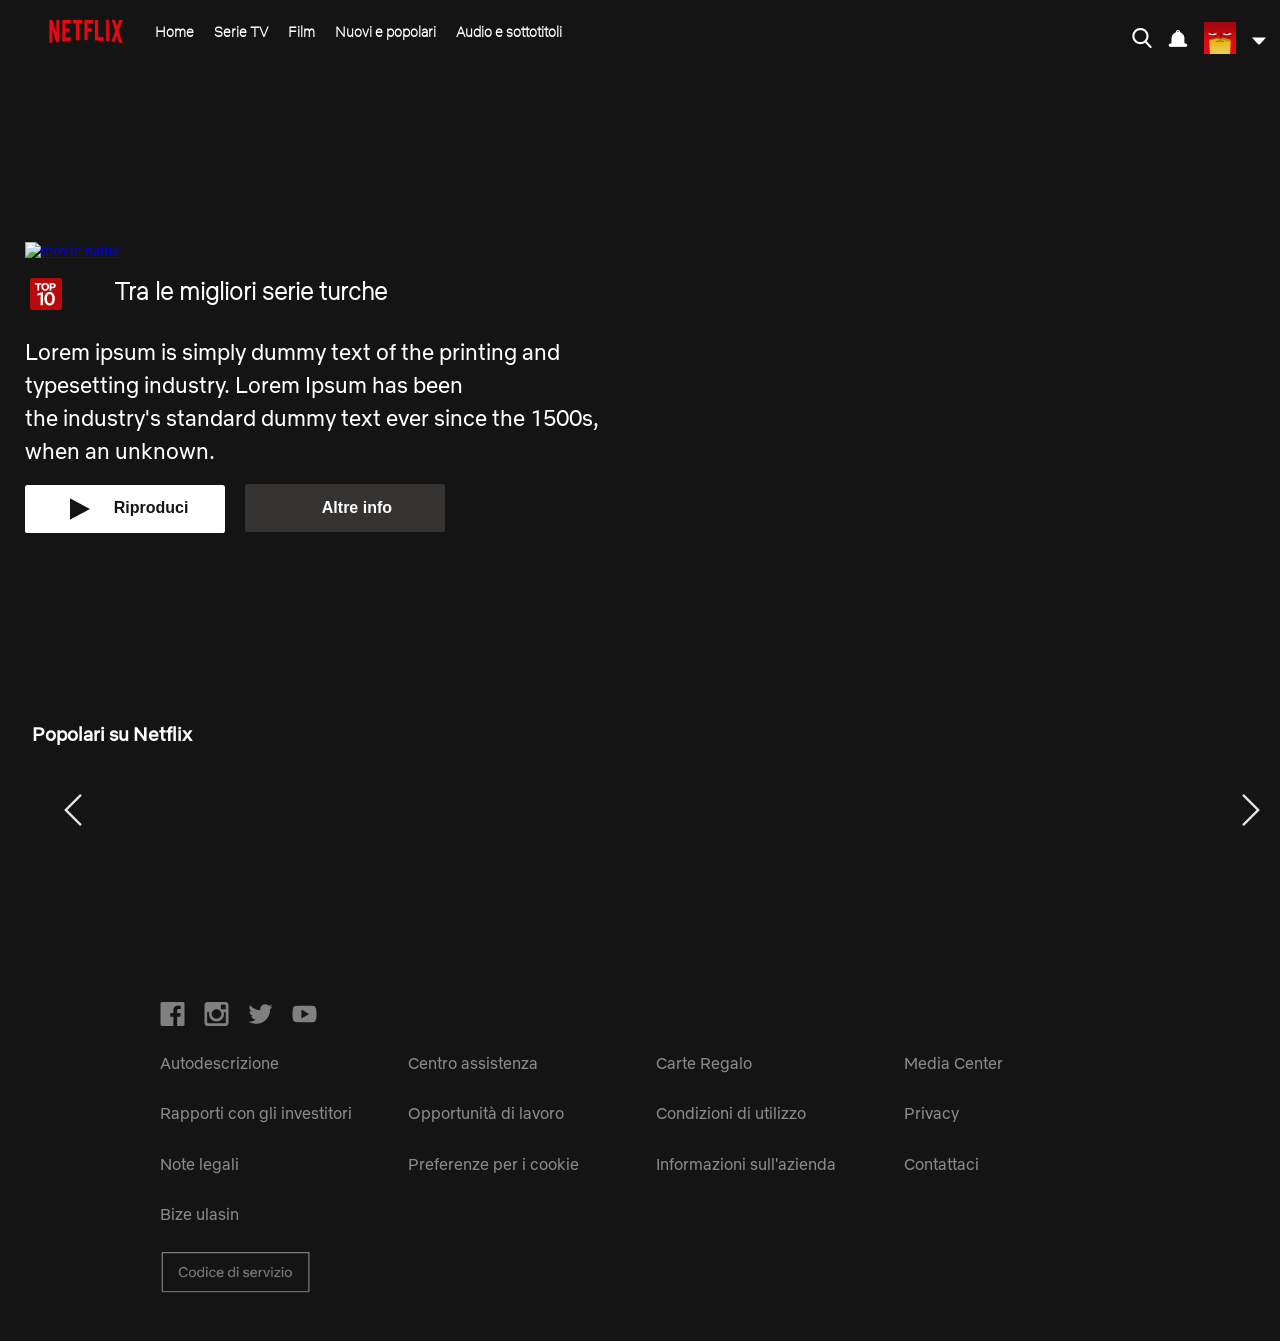
==== home-page.html @ b2588c4d "add scroll" ====
<!DOCTYPE html>
<html lang="en">
<head>
    <meta charset="UTF-8">
    <meta http-equiv="X-UA-Compatible" content="IE=edge">
    <meta name="viewport" content="width=device-width, initial-scale=1.0">
    <title>Netflix Homepage</title>

    <!-- CSS LINK -->
    <link rel="stylesheet" href="./homePageStyle.css">


    <!-- GOOGLE ICONS LINK -->
    <link rel="stylesheet" href="https://fonts.googleapis.com/css2?family=Material+Symbols+Outlined:opsz,wght,FILL,GRAD@20..48,100..700,0..1,-50..200" />
    <link rel="stylesheet" href="https://fonts.googleapis.com/css2?family=Material+Symbols+Outlined:opsz,wght,FILL,GRAD@48,400,0,0" />
    <link rel="stylesheet" href="https://fonts.googleapis.com/css2?family=Material+Symbols+Outlined:opsz,wght,FILL,GRAD@48,400,0,0" />
    <link rel="stylesheet" href="https://fonts.googleapis.com/css2?family=Material+Symbols+Outlined:opsz,wght,FILL,GRAD@48,400,0,0" />
</head>


<body>
    <!-- HEADER -->
    <div class="main-header">
        <navbar class="navbar">
        <!-- LEFT HEADER LINKS LIST -->
        <div class="left__header__links">
            <div class="netflix__logo">
                <a href="home-page.html" title="homepage">
                    <img src="./assets/images/logo.png" alt="netflix logo" class="logo">
                </a>
            </div>
        <ul>
            <li><a href="home-page.html" title="item__link">Home</a></li>
            <li><a href="home-page.html" title="item__link">Serie TV</a></li>
            <li><a href="home-page.html" title="item__link">Film</a></li>
            <li><a href="home-page.html" title="item__link">Nuovi e popolari</a></li>
            <li><a href="home-page.html" title="item__link">Audio e sottotitoli</a></li>
        </ul>
        </div>
        <!-- RIGHT HEADER LINKS LIST -->
        <div class="right__header__links">
            <ul>
                <li><a href="#home-page.html" title="img"><img src="./assets/images/searchIcon.png" alt="profile image icon" class="profile__img search-icon"></a></li>
                <li><a href="#home-page.html" title="img"><img src="./assets/images/RingbellIcon.png" alt="profile image icon" class="profile__img ringbell-icon"></a></li>
                <li><a href="#home-page.html" title="img"><img src="./assets/images/ProfileIMG.png" alt="profile image icon" class="profile__img" id="profile-icon"></a></li>
                <li><a href="#home-page.html" title="img"><img src="./assets/images/dropDownIcon.png" alt="dropdown image icon" class="profile__img dropdown-icon"></a></li>
            </ul>
        </div>
    </navbar>
    </div>

    <!-- BANNER HEADER -->
    <div class="banner">
            <a href="#" class="banner__image"><img src="./assets/images/MovieName.png" alt="movie name"></a>

            <div class="banner__contents"></div>
                <!-- RED TOP 10 ICON -->
                <img src="./assets/images/Top10Badge.png" alt="top 10 red badge" class="top__red__badge">
                <h3 class="subtitle">Tra le migliori serie turche</h3>
                <div class="banner__description">
                Lorem ipsum is simply dummy text of the printing and typesetting industry. Lorem Ipsum has been <br>the industry's standard dummy text ever since the 1500s,<br> when an unknown.
                </div>

                <!-- BANNER BUTTONS -->
                <div class="banner__buttons">
                    <button class="banner__button" title="btn" id="white-btn"><div><img src="./assets/images/Play.png" alt=""><span>Riproduci</span></div></button>
                    <button class="banner__button" title="btn" id="lightgray-btn"><div><img src="./assets/images/Info.png" alt=""><span> Altre info</span></div></button>
                </div>
        </div>
    

    <div class="container">
        <div class="row">
            <h3>Popolari su Netflix</h3>
            <!-- cards -->
            <div class="cards invisible-scrollbar">
                <button class="freccia right"><img src="./assets/images/Vector-right.png"   alt="Destra"></button>
                <button class="freccia left"><img src="./assets/images/Vector-left.png"     alt="Sinistra"></button>

            <div class="poster-container"></div>
            </div>
        </div>
    </div>

    


    <!-- LAST SECTION LINKS -->
    <footer class="footer">
        <!-- SOCIAL MEDIA ICONS -->
        <div class="last__section__image">
            <img src="./assets/images/Social.png" alt="social logo img">
        </div>

        <div class="footer-cols">
            <ul>
                <li><a href="#">Autodescrizione</a></li>
                <li><a href="#">Rapporti con gli investitori</a></li>
                <li><a href="#">Note legali</a></li>
                <li><a href="#">Bize ulasin</a></li>
                <li><a href="#" id="gray_box"><img src="./assets/images/grayBorder.png" alt="gray icon"></a></li>
            </ul>
            <ul class="second_link">
                <li><a href="#">Centro assistenza</a></li>
                <li><a href="#">Opportunità di lavoro</a></li>
                <li><a href="#">Preferenze per i cookie</a></li>
            </ul>
            <ul class="second_link">
                <li><a href="#">Carte Regalo</a></li>
                <li><a href="#">Condizioni di utilizzo</a></li>
                <li><a href="#">Informazioni sull'azienda</a></li>
            </ul>
            <ul class="second_link">
                <li><a href="#">Media Center</a></li>
                <li><a href="#">Privacy</a></li>
                <li><a href="#">Contattaci</a></li>
            </ul>
        </div>
    <footer>




    <!-- JS LINK -->
    <script type="module" src="./main.js"></script>
    <script type="module" src="./env.js"></script>
</body>
</html>
---- homePageStyle.css ----
/* INDEX */



/* NETFLIX FONTS */
@font-face {
  font-family: "Netflix Sans Bk";
  src: url("./assets/fonts/NetflixSansBlack.ttf");
  font-weight: 800;
  font-style: normal;
}
@font-face {
  font-family: "Netflix Sans Regular";
  src: url("./assets/fonts/NetflixSansRegular.ttf");
  font-weight: 300;
  font-style: normal;
}
@font-face {
  font-family: "Netflix Sans Medium";
  src: url("./assets/fonts/NetflixSansMedium.ttf");
  font-weight: 200;
  font-style: normal;
}
@font-face {
  font-family: "Netflix Sans Thin";
  src: url("./assets/fonts/NetflixSansThin.ttf");
  font-weight: 100;
  font-style: normal;
}

/* COLOR VARIABLES */
:root {
  --white: #fff;
  --light-gray-1: #dddd;
  --light-gray-2: #e5e5e5;
  --gray-1: #8a8a8a;
  --gray-2: #808080;
  --black: #141414;
  --red: #b9090b;
}

/* GENERAL SETTINGS */
* {
  box-sizing: border-box;
  margin: 0;
  padding: 0;
}

h3 {
  font-family: "Netflix Sans Regular";
  color: var(--white);
  margin-left: 32px;
}

body {
  background-color: var(--black);
}


/************************************************
HOME-PAGE.HTML SETTINGS 
*************************************************/
/* NetflixLogoSettings */
.navbar {
  display: flex;
  justify-content: space-between;
  width: 100%;
}

.logo {
  width: 115px;
  height: 60px;
}

.left__header__links{
  margin-left: 16px;
  display: flex;
}

.left__header__links ul{
  padding-top: 14px;
  padding-left: 16px;
}

.left__header__links ul li a {
  text-decoration: none;
  color: var(--white);
  font-family: "Netflix Sans Thin";
  font-weight: 600;
  font-size: 14px;
  line-height: 18px;
}

.left__header__links ul li {
  display: inline-block;
  line-height: 20px;
  vertical-align: middle;
  margin: 8px;
}

.right__header__links ul{
  display: flex;
  margin: 6px;
  padding-top: 8px;
}

.right__header__links ul li {
  margin: 8px;
  width: 100%;
  display: flex;
  align-items: center;
}


/* HomePageBannerImage */
.banner {
  background-image: url("./assets/images/MoviePoster.png");
  background-size: cover;
  background-position: center;
  color: var(--white);
  object-fit: contain;
  height: 750px;
}

/* BannerTitleImage */
.banner__image img {
  padding-top: 170px;
  margin-right: 100px;
  width: 29%;
}

/* BannerTitleDescription */
.banner__contents {
  height: 16px;
  margin-left: 30px;
  padding-top: 10px;
}

/* Top10RedIcon&BestTvSeries */
.top__red__badge {
  padding-left: 30px;
}

.subtitle {
  display: inline-block;
  font-size: 24px;
  font-family: "Netflix Sans Thin";
  padding-bottom: 30px;
  vertical-align: middle;
  padding-left: 16px;
}

/* MainBannerGeneral */
.banner__description,
.banner__image,
.top_ten,
.banner__buttons,
.logo {
  padding-left: 25px;
}

.banner__description {
  width: 660px;
  height: 132px;
  font-family: "Netflix Sans Regular";
  font-style: normal;
  font-weight: 200;
  font-size: 22px;
  line-height: 33px;
  flex: none;
  order: 2;
  flex-grow: 0;
}

/* BannerButtonsGeneral */
.banner__buttons {
  margin-top: 16px;
}
.banner__button {
  cursor: pointer;
  outline: none;
  border: none;
  font-weight: 700;
  border-radius: 0.2vw;
  padding-left: 2rem;
  padding-right: 2rem;
  margin-right: 1rem;
  padding-top: 0.5rem;
  padding-bottom: 0.5rem;
  height: 48px;
  width: 200px;
  font-size: 16px;
}
.banner__button img {
  vertical-align: middle;
  padding-right: 20px;
}

/* WhiteButton */
#white-btn {
  color: var(--black);
  background-color: var(--white);
}

/* LightGrayButton */
#lightgray-btn {
  background-color: rgba(121, 112, 112, 0.322);
  color: var(--white);
}

.container h2 {
color: var(--white);
padding-left: 52px;
padding-bottom: 12px;
}

/* Container */
.container {
background: transparent;
margin-top: -100px;
z-index: 99;
}

.invisible-scrollbar::-webkit-scrollbar {
  display: none;
}

/* row section */
.row {
height: 180px;
}

.row-poster .card img {
display: block;
}

.cards {
width: 100%;
display: flex;
color: #fff;
padding-left: 44px;
overflow-y: hidden;
}


::-webkit-scrollbar {
  background: transparent;
}

.poster-container {
display: flex;
}


/* single card section */
.card-container {
width: 215px;
}


.general-container {
width: 215px;
padding: 4px;
}


/* HOVER EFFECT ON IMG */
.cards .card{
padding: 14px 2px;
transition: 250ms all;
}


.general-container:hover{
  height: 290px;
  width: 215px;
  transform: scale(1.2);
  z-index: 3;
}


/* box info section */
.card__info {
display: none;
padding: 8px;
height: 140px;
width: 100%;
}

/* box info display when hover on card */
.cards .general-container:hover .card__info {
display: block;
position: absolute;
margin: 0 3.4px;
bottom: 0px;
left: 0;
background: black;
transition: all 0.2s ease-in-out;
border-bottom-left-radius: 4px;
border-bottom-right-radius: 4px;
}


.container-button {
display: flex;
width: 100%;
}
.box-button {
display: flex;
width: 100%;
}
.box-button .circle-down {
display: flex;
flex-direction: row-reverse;
width: 100%;
}
.box-button .material-symbols-outlined {
font-size: 20px;
color: var(--light-gray-2);
}
.section-info {
font-size: 14px;
}
.vm14 {
border: 1px solid var(--gray-1);
padding: 0 8px;
}
.section-info .material-symbols-outlined {
vertical-align: middle;
color: var(--light-gray-2);
}
.info {
margin: 8px 0;
}
.info p {
color: green;
}
.show-description {
width: 100%;
font-size: 14px;
}
.show-description ul {
display: flex;
justify-content: space-around;
}


/* freccia  */
.freccia {
padding: 48px 20px;
text-align: center;
z-index: 99;
background: transparent;
border: none;
}
.freccia:hover {
background: rgba(20, 20, 20, 0.5);
transition: 250ms all;
}
.freccia.left {
position: absolute;
}
.freccia.right {
position: absolute;
right: 0;
}
.freccia.poster {
padding: 190px 20px;
}
.freccia.number {
padding: 80px 20px;
}






/* FOOTER */
.footer {
max-width: 75%;
margin: 1rem auto;
overflow: auto;
}

.last__section__image img{

padding-bottom: 18px;
padding-top: 24px;
}

.last__section__image {
padding-top: 60px;
}

.last__section__links ul {
list-style-type: none;
}

#list_1 li a,
#list_2 li a,
#list_3 li a,
#list_4 li a {
padding-top: 24px;
display: flex;
flex-direction: column;
height: 45px;
font-family: "Netflix Sans Regular";
font-style: normal;
font-weight: 400;
font-size: 13px;
color: var(--gray-1);
font-size: 16px;
font-family: "Netflix Sans Regular";
}

.footer,
.footer a {
color: var(--gray-1);
font-size: 16px;
font-family: "Netflix Sans Regular";
}

.footer-cols ul li{
padding-bottom: 20px;
}

.footer p {
margin-bottom: 1.5rem;
}

.footer .footer-cols {
display: grid;
grid-template-columns: repeat(4, 1fr);
grid-gap: 2rem;
}

.footer li {
line-height: 1.9;
}

.footer-cols ul li a {
text-decoration: none;
}

.footer-cols ul li a img {
width: 70%;
height: 30%;
}

.second_link {
list-style-type: none;
}
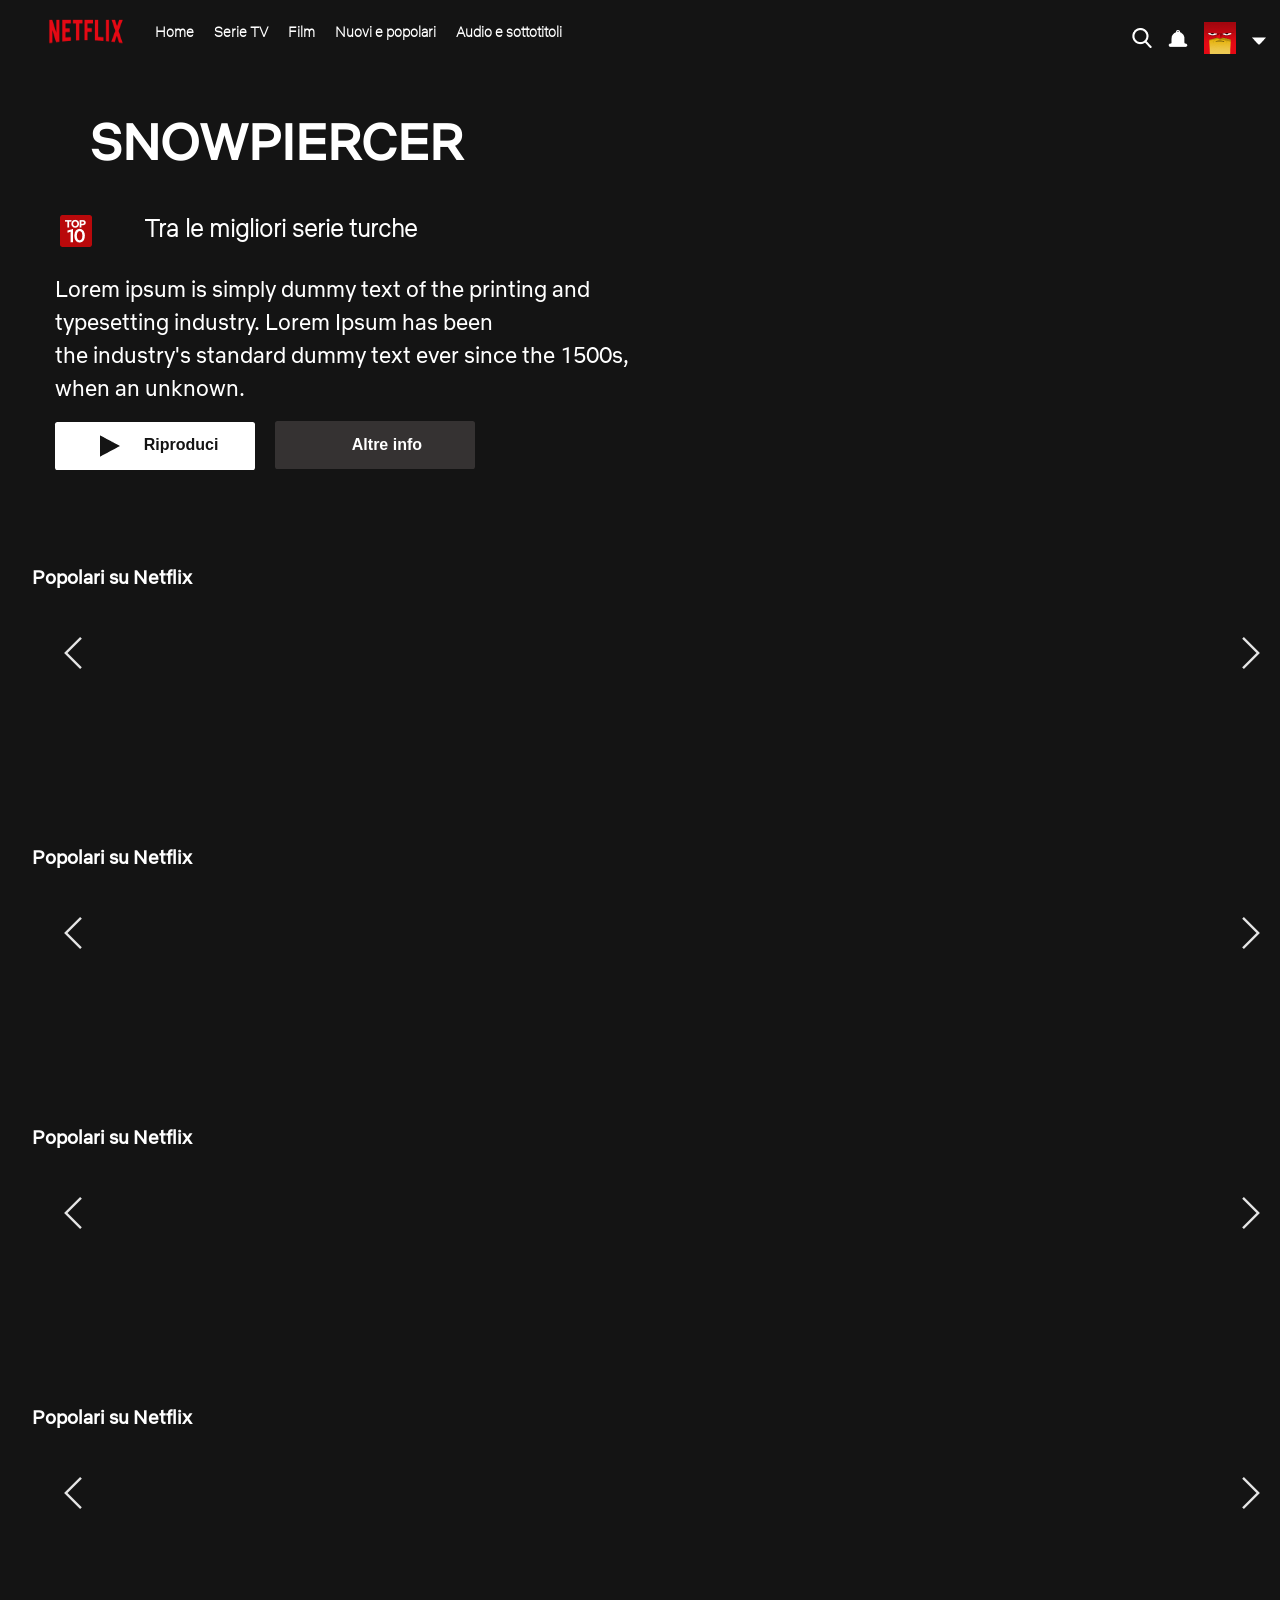
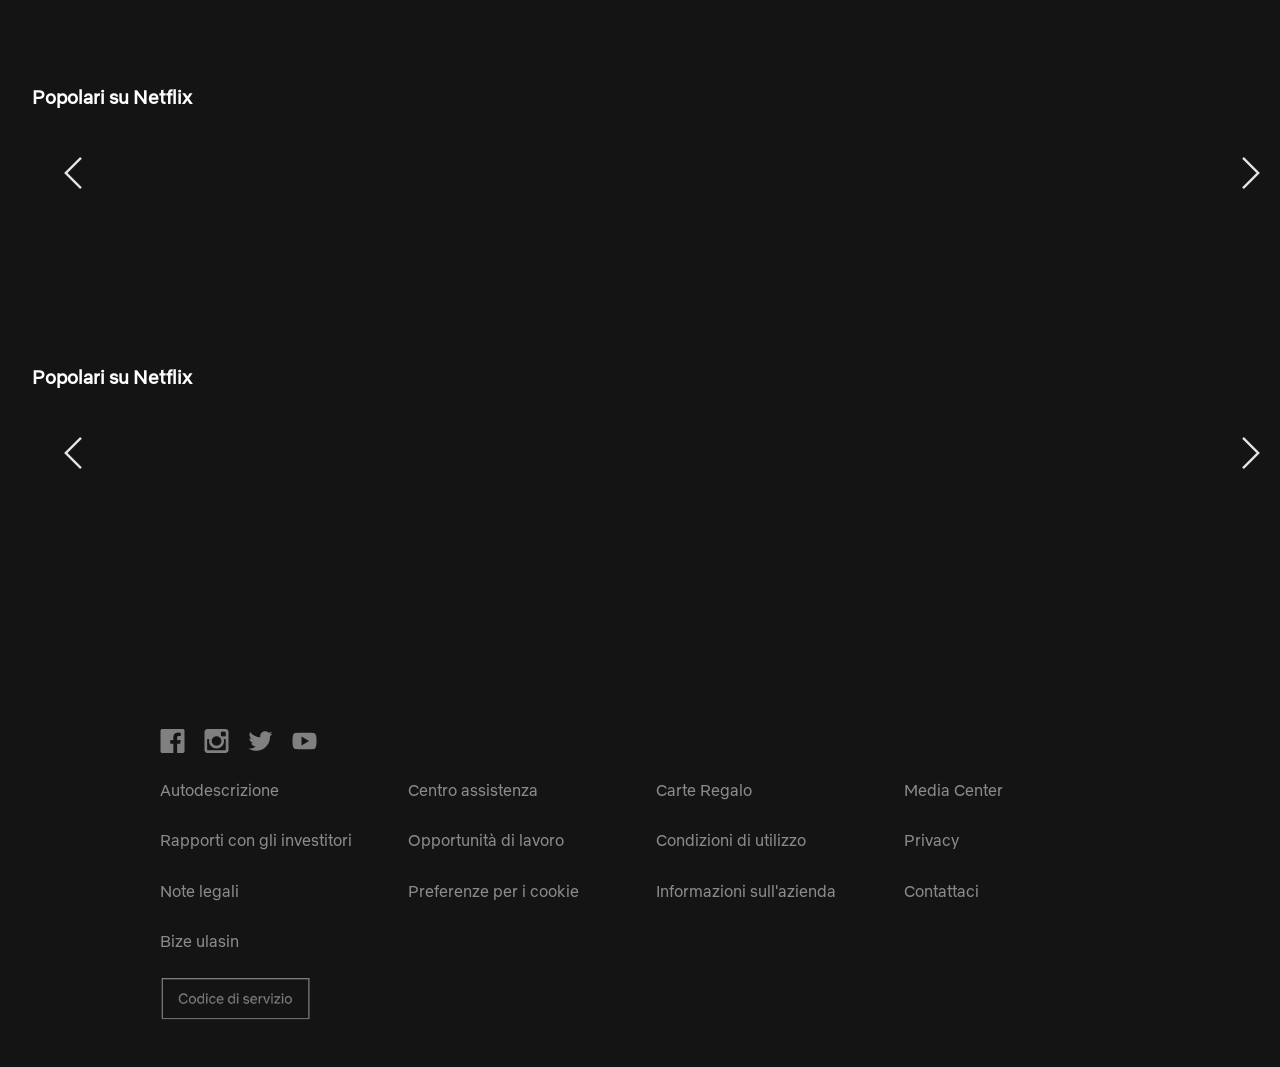
==== commit d60fe926: "code snippet" ====
--- a/home-page.html
+++ b/home-page.html
@@ -49,27 +49,84 @@
     </navbar>
     </div>
 
+
     <!-- BANNER HEADER -->
     <div class="banner">
-            <a href="#" class="banner__image"><img src="./assets/images/MovieName.png" alt="movie name"></a>
+        
+        <video class="background-video" autoplay muted loop poster="./assets/img/posters/MoviePoster.png">
+            <source src="./assets/images/video.mp4" type="video/mp4">
+        </video>
 
-            <div class="banner__contents"></div>
-                <!-- RED TOP 10 ICON -->
-                <img src="./assets/images/Top10Badge.png" alt="top 10 red badge" class="top__red__badge">
-                <h3 class="subtitle">Tra le migliori serie turche</h3>
-                <div class="banner__description">
-                Lorem ipsum is simply dummy text of the printing and typesetting industry. Lorem Ipsum has been <br>the industry's standard dummy text ever since the 1500s,<br> when an unknown.
-                </div>
-
-                <!-- BANNER BUTTONS -->
-                <div class="banner__buttons">
-                    <button class="banner__button" title="btn" id="white-btn"><div><img src="./assets/images/Play.png" alt=""><span>Riproduci</span></div></button>
-                    <button class="banner__button" title="btn" id="lightgray-btn"><div><img src="./assets/images/Info.png" alt=""><span> Altre info</span></div></button>
-                </div>
+        <div class="banner__contents">
+            <h1>Snowpiercer</h1>
+            <!-- RED TOP 10 ICON -->
+            <img src="./assets/images/Top10Badge.png" alt="top 10 red badge" class="top__red__badge">
+            <h3 class="subtitle">Tra le migliori serie turche</h3>
+            <div class="banner__description">
+            Lorem ipsum is simply dummy text of the printing and typesetting industry. Lorem Ipsum has been <br>the industry's standard dummy text ever since the 1500s,<br> when an unknown.
+            </div>
+            <!-- BANNER BUTTONS -->
+            <div class="banner__buttons">
+                <button class="banner__button" title="btn" id="white-btn"><div><img src="./assets/images/Play.png" alt=""><span>Riproduci</span></div></button>
+                <button class="banner__button" title="btn" id="lightgray-btn"><div><img src="./assets/images/Info.png" alt=""><span> Altre info</span></div></button>
+            </div>
         </div>
+            
+        
+    </div>
     
 
     <div class="container">
+        <div class="row">
+            <h3>Popolari su Netflix</h3>
+            <!-- cards -->
+            <div class="cards invisible-scrollbar">
+                <button class="freccia right"><img src="./assets/images/Vector-right.png"   alt="Destra"></button>
+                <button class="freccia left"><img src="./assets/images/Vector-left.png"     alt="Sinistra"></button>
+
+            <div class="poster-container"></div>
+            </div>
+        </div>
+        <div class="row">
+            <h3>Popolari su Netflix</h3>
+            <!-- cards -->
+            <div class="cards invisible-scrollbar">
+                <button class="freccia right"><img src="./assets/images/Vector-right.png"   alt="Destra"></button>
+                <button class="freccia left"><img src="./assets/images/Vector-left.png"     alt="Sinistra"></button>
+
+            <div class="poster-container"></div>
+            </div>
+        </div>
+        <div class="row">
+            <h3>Popolari su Netflix</h3>
+            <!-- cards -->
+            <div class="cards invisible-scrollbar">
+                <button class="freccia right"><img src="./assets/images/Vector-right.png"   alt="Destra"></button>
+                <button class="freccia left"><img src="./assets/images/Vector-left.png"     alt="Sinistra"></button>
+
+            <div class="poster-container"></div>
+            </div>
+        </div>
+        <div class="row">
+            <h3>Popolari su Netflix</h3>
+            <!-- cards -->
+            <div class="cards invisible-scrollbar">
+                <button class="freccia right"><img src="./assets/images/Vector-right.png"   alt="Destra"></button>
+                <button class="freccia left"><img src="./assets/images/Vector-left.png"     alt="Sinistra"></button>
+
+            <div class="poster-container"></div>
+            </div>
+        </div>
+        <div class="row">
+            <h3>Popolari su Netflix</h3>
+            <!-- cards -->
+            <div class="cards invisible-scrollbar">
+                <button class="freccia right"><img src="./assets/images/Vector-right.png"   alt="Destra"></button>
+                <button class="freccia left"><img src="./assets/images/Vector-left.png"     alt="Sinistra"></button>
+
+            <div class="poster-container"></div>
+            </div>
+        </div>
         <div class="row">
             <h3>Popolari su Netflix</h3>
             <!-- cards -->
--- a/homePageStyle.css
+++ b/homePageStyle.css
@@ -1,4 +1,20 @@
-/* INDEX */
+/* INDEX 
+  1.NETFLIX FONTS
+  2.COLOR VARIABLES
+  3.GENERAL SETTINGS
+  4.HOME-PAGE.HTML SETTINGS
+    a)HomePageBannerImage
+    b)BannerTitleImage
+    c)BannerTitleDescription
+    d)Top10RedIcon&BestTvSeries
+    e)MainBannerGeneral
+    f)BannerButtonsGeneral
+    g) WhiteButton
+    h)LightGrayButton
+  5.CONTAINER
+    a)row section
+
+*/
 
 
 
@@ -56,6 +72,15 @@
   background-color: var(--black);
 }
 
+h1{
+  font-size: 50px;
+  text-transform: uppercase;
+  color: var(--white);
+  font-family: "Netflix Sans Regular";
+  margin-left: 60px;
+  margin-bottom: 40px;
+}
+
 
 /************************************************
 HOME-PAGE.HTML SETTINGS 
@@ -113,26 +138,17 @@
 
 
 /* HomePageBannerImage */
-.banner {
-  background-image: url("./assets/images/MoviePoster.png");
-  background-size: cover;
-  background-position: center;
-  color: var(--white);
-  object-fit: contain;
-  height: 750px;
-}
-
-/* BannerTitleImage */
-.banner__image img {
-  padding-top: 170px;
-  margin-right: 100px;
-  width: 29%;
+.background-video{
+  width: 100%;
+  height: 100%;
+  margin-top: -10px;
+  padding-left: 14px;
 }
 
 /* BannerTitleDescription */
 .banner__contents {
-  height: 16px;
   margin-left: 30px;
+  margin-top: -600px;
   padding-top: 10px;
 }
 
@@ -160,6 +176,7 @@
 }
 
 .banner__description {
+  color: var(--white);
   width: 660px;
   height: 132px;
   font-family: "Netflix Sans Regular";
@@ -175,6 +192,7 @@
 /* BannerButtonsGeneral */
 .banner__buttons {
   margin-top: 16px;
+  padding-bottom: 45px;
 }
 .banner__button {
   cursor: pointer;
@@ -214,10 +232,10 @@
 padding-bottom: 12px;
 }
 
-/* Container */
+/* CONTAINER */
 .container {
 background: transparent;
-margin-top: -100px;
+margin-top: -50px;
 z-index: 99;
 }
 
@@ -227,6 +245,7 @@
 
 /* row section */
 .row {
+  margin: 100px 0;
 height: 180px;
 }
 
@@ -255,12 +274,12 @@
 /* single card section */
 .card-container {
 width: 215px;
-}
-
+border-radius: 3px;
+}
 
 .general-container {
 width: 215px;
-padding: 4px;
+margin: 5px;
 }
 
 
@@ -291,7 +310,6 @@
 .cards .general-container:hover .card__info {
 display: block;
 position: absolute;
-margin: 0 3.4px;
 bottom: 0px;
 left: 0;
 background: black;
@@ -370,10 +388,6 @@
 .freccia.number {
 padding: 80px 20px;
 }
-
-
-
-
 
 
 /* FOOTER */
@@ -450,4 +464,117 @@
 
 .second_link {
 list-style-type: none;
+}
+
+
+
+
+
+
+/************************************************ 
+  MEDIA QUERIES (max-width 987px)
+*************************************************/
+@media all and (max-width: 987px) {
+  .dropdown-icon,
+  .ringbell-icon,
+  .profile-icon{
+    display: none;
+  }
+
+  .left__header__links ul li{
+    padding-left: 50px;
+  }
+
+  .banner__image img{
+    padding-top: 200px;
+  }
+}
+
+
+
+/************************************************ 
+  MEDIA QUERIES (max-width 768px)
+*************************************************/
+@media all and (max-width: 768px) {
+  /* GeneralSettings */
+  /* .main-header, */
+  .top__red__badge,
+  .banner__description,
+  .left__header__links ul,
+  .search-icon,
+  .dropdown-icon{
+    display: none;
+  }
+
+  .logo{
+    padding-top: 15px;
+  }
+
+  .right__header__links ul{
+    width: 10%;
+    display: flex;
+    line-height: 10px;
+    align-items: center;
+    vertical-align: middle;
+  }
+
+  .ringbell-icon {
+    display: block;
+  }
+
+  .main-header {
+    background-color: transparent;
+    height: 0;
+  }
+
+  body{
+    max-width: 768px;
+  }
+
+  h2 {
+    font-size: 18px;
+  }
+
+  /* TitleMainBannerSettings */
+  .navbar {
+    background-color: transparent;
+  }
+
+  .banner__image img {
+    padding-top: 300px;
+  }
+
+  .subtitle {
+    display: none;
+  }
+
+  #gray_box {
+    display: none;
+  }
+
+  /* footer */
+  .footer .footer-cols{
+    display: grid;
+    grid-template-columns: repeat(2, 1fr);
+    grid-gap: 2rem;
+  }
+
+
+  .footer ul li{
+    list-style-type: none;
+  }
+}
+
+/************************************************ 
+  MEDIA QUERIES (max-width 768px) for INDEX.HTML
+*************************************************/
+@media all and (max-width: 768px) {
+  h1 {
+    text-align: center;
+  }
+
+  .member-div .btn,
+  .addIcon {
+    min-height: 10px;
+  }
 }
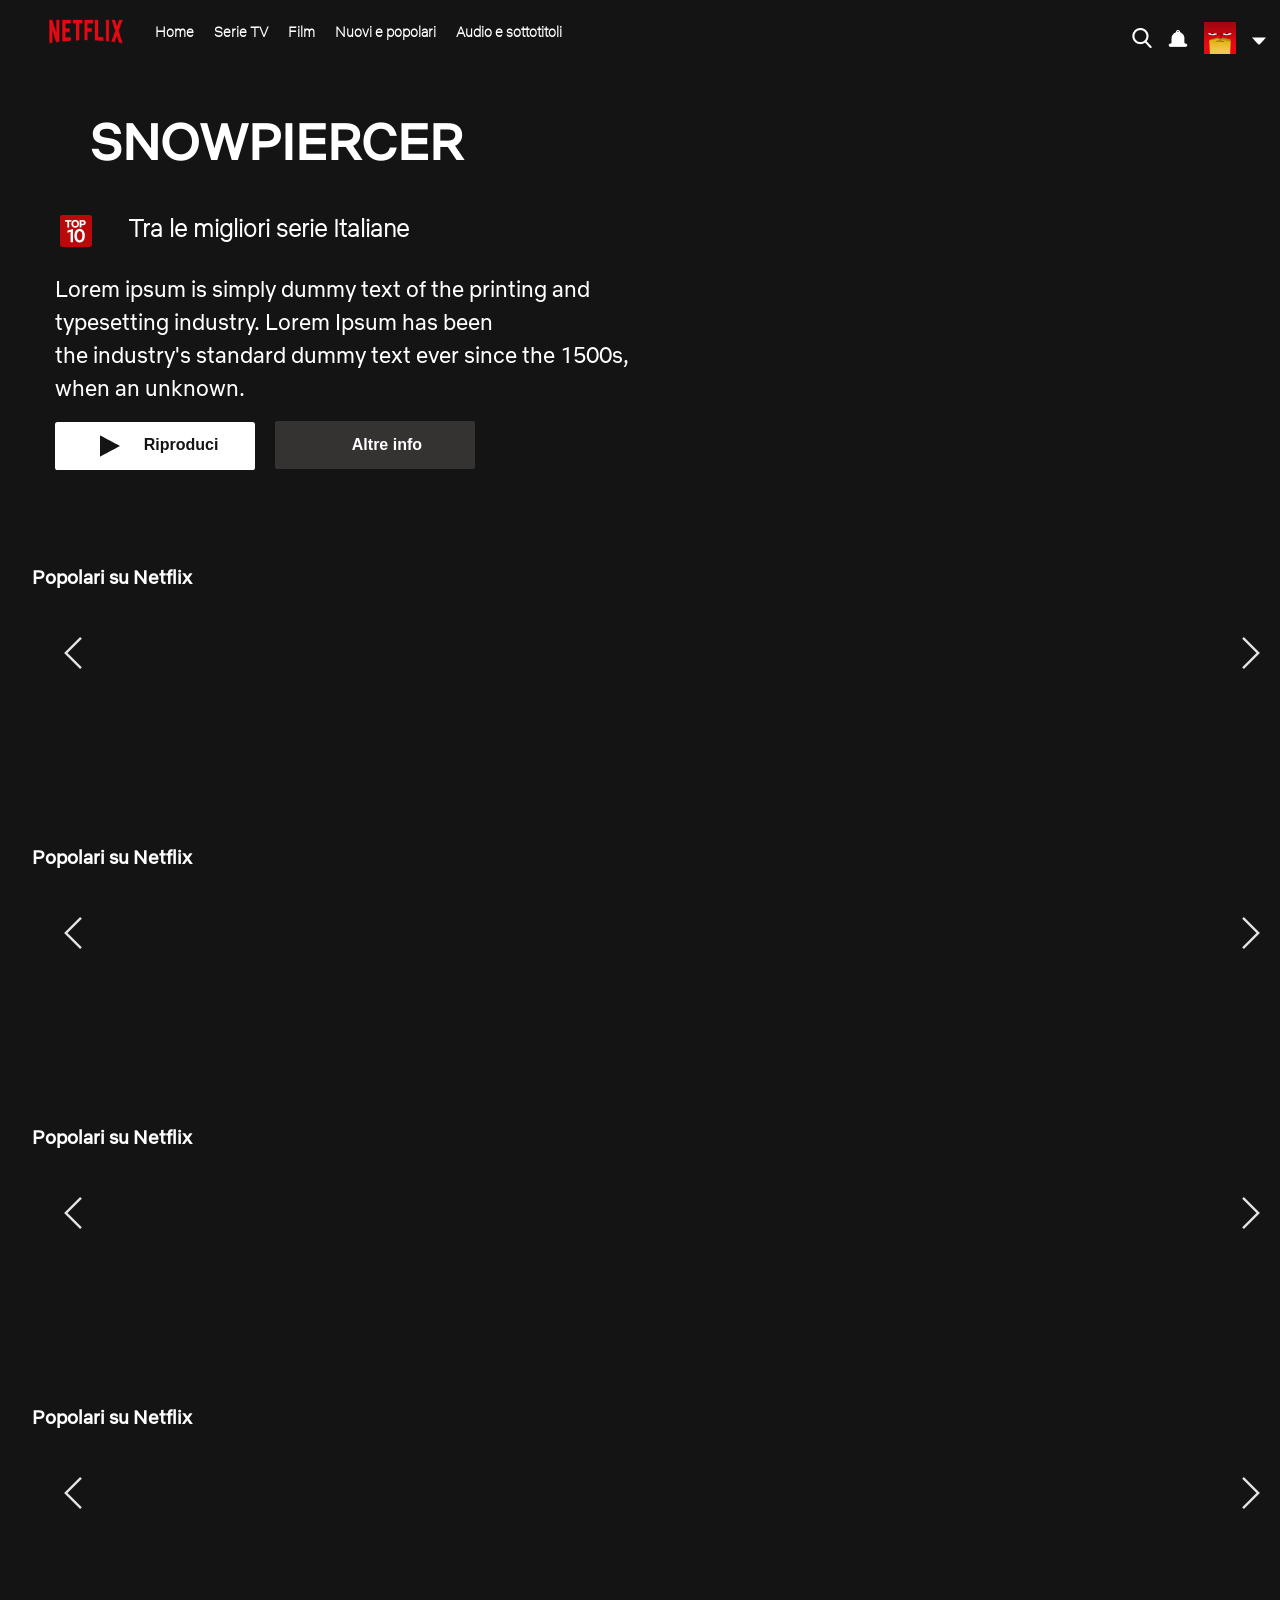
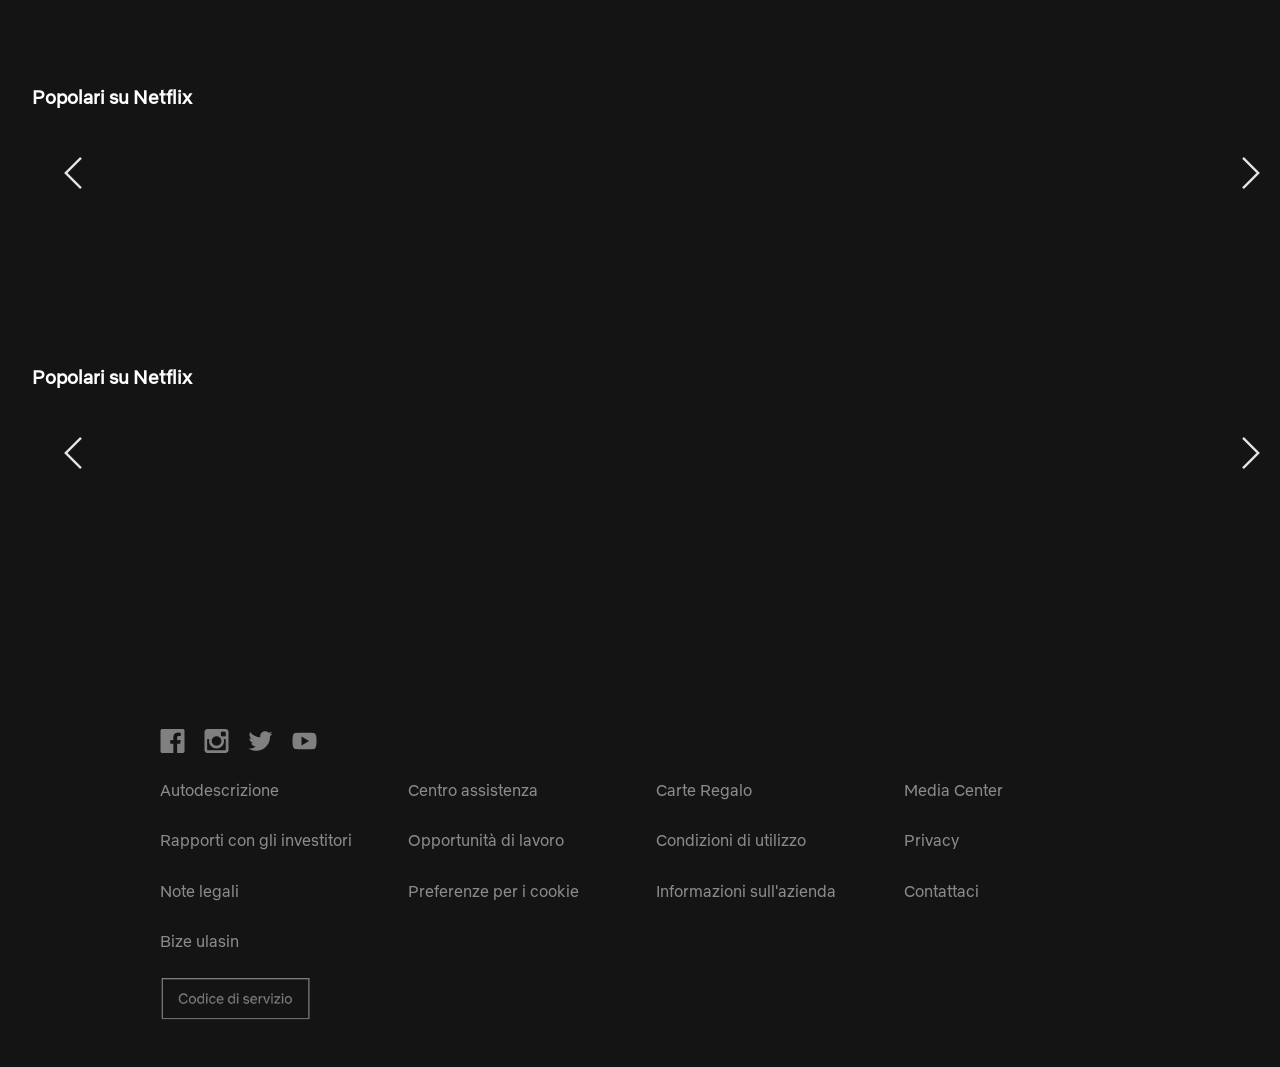
==== commit b6c9ce28: "add media queries" ====
--- a/home-page.html
+++ b/home-page.html
@@ -61,7 +61,7 @@
             <h1>Snowpiercer</h1>
             <!-- RED TOP 10 ICON -->
             <img src="./assets/images/Top10Badge.png" alt="top 10 red badge" class="top__red__badge">
-            <h3 class="subtitle">Tra le migliori serie turche</h3>
+            <h3 class="subtitle">Tra le migliori serie Italiane</h3>
             <div class="banner__description">
             Lorem ipsum is simply dummy text of the printing and typesetting industry. Lorem Ipsum has been <br>the industry's standard dummy text ever since the 1500s,<br> when an unknown.
             </div>
--- a/homePageStyle.css
+++ b/homePageStyle.css
@@ -163,7 +163,6 @@
   font-family: "Netflix Sans Thin";
   padding-bottom: 30px;
   vertical-align: middle;
-  padding-left: 16px;
 }
 
 /* MainBannerGeneral */
@@ -485,8 +484,27 @@
     padding-left: 50px;
   }
 
-  .banner__image img{
-    padding-top: 200px;
+  h1{
+    margin-top: 80px;
+    margin-bottom: -10px;
+  }
+
+  .top__red__badge{
+    align-items: center;
+    vertical-align: middle;
+  }
+
+  .banner__contents{
+    margin-top: -600px;
+  }
+
+  .row,
+  h3{
+    margin-top: 40px;
+  }
+
+  h3{
+    font-size: 16px;
   }
 }
 
@@ -506,8 +524,23 @@
     display: none;
   }
 
+  .banner__contents{
+    padding-top: 250px;
+  }
+
+  h1{
+    font-size: 24px;
+    display: flex;
+    padding-right: 30px;
+    padding-bottom: 50px;
+  }
+
   .logo{
     padding-top: 15px;
+  }
+
+  .netflix__logo{
+    display: block;
   }
 
   .right__header__links ul{
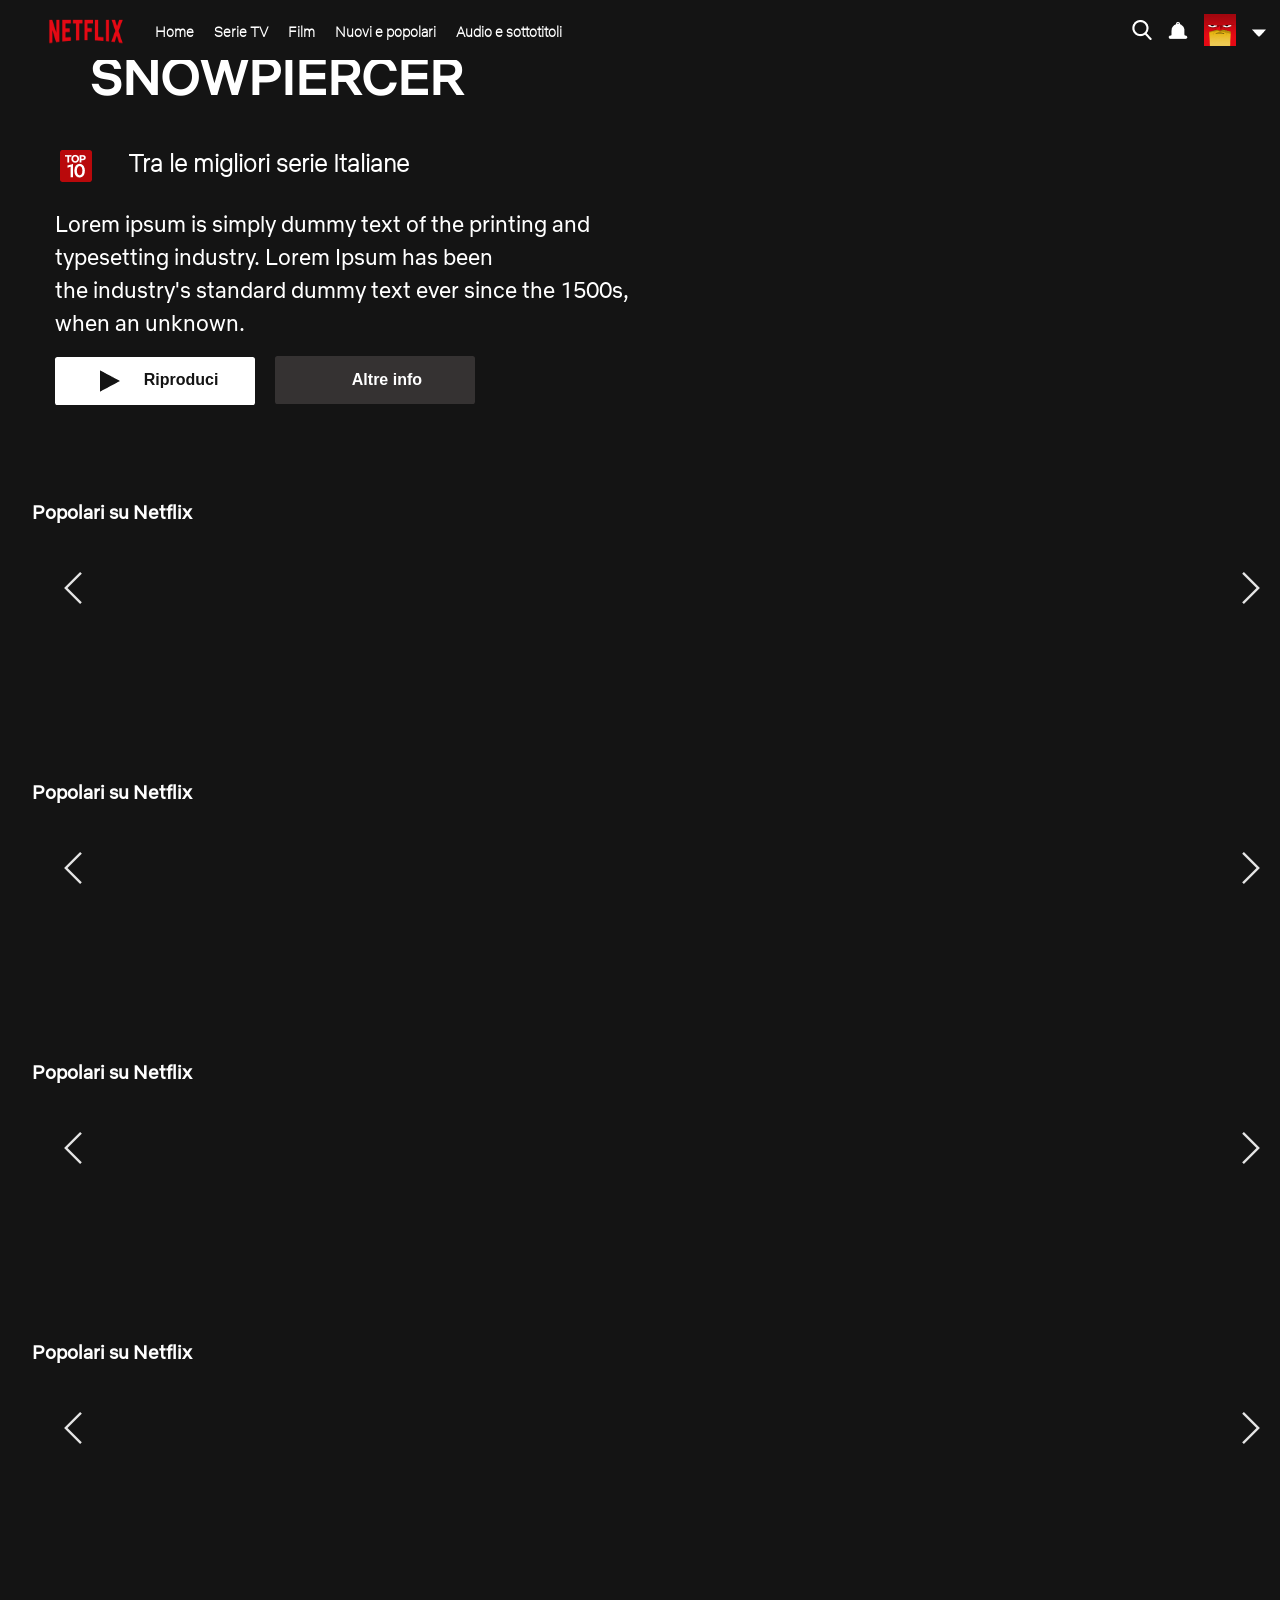
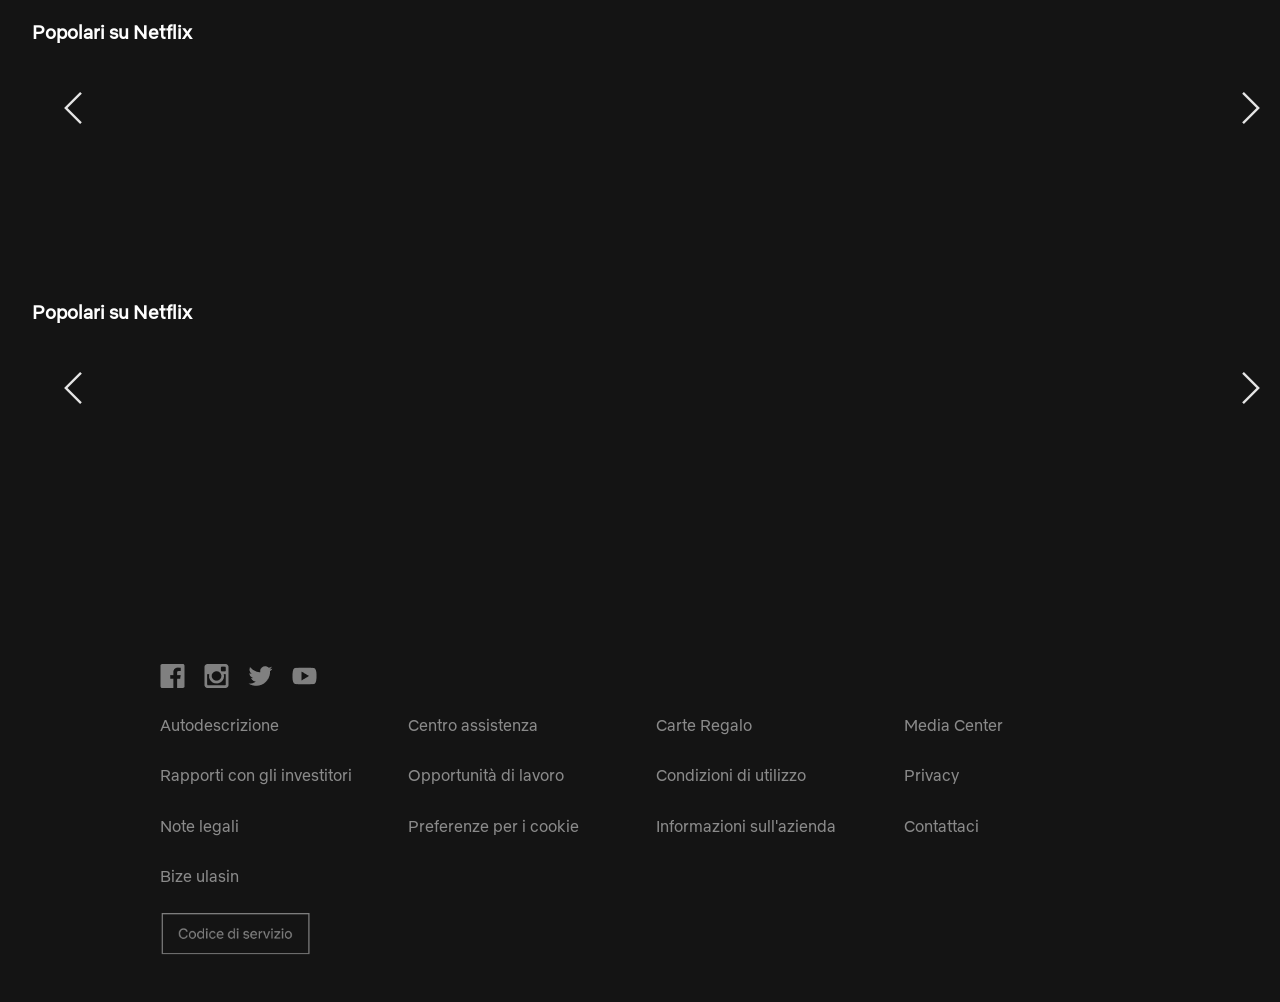
==== commit f5e17543: "add code" ====
--- a/home-page.html
+++ b/home-page.html
@@ -78,7 +78,7 @@
 
     <div class="container">
         <div class="row">
-            <h3>Popolari su Netflix</h3>
+            <h3 id="first__row__title">Popolari su Netflix</h3>
             <!-- cards -->
             <div class="cards invisible-scrollbar">
                 <button class="freccia right"><img src="./assets/images/Vector-right.png"   alt="Destra"></button>
--- a/homePageStyle.css
+++ b/homePageStyle.css
@@ -13,7 +13,16 @@
     h)LightGrayButton
   5.CONTAINER
     a)row section
-
+    b)single card section
+  6)HOVER EFFECT ON IMG
+    a)box info section
+    b)box info display when hover on card
+  7)ARROW
+  8)FOOTER
+  9)MEDIA QUERIES (max-width 987px)
+  10)MEDIA QUERIES (max-width 768px)
+  11)MEDIA QUERIES (max-width 768px) for INDEX.HTML
+  12)MEDIA QUERIES (max-width 480px)
 */
 
 
@@ -72,6 +81,11 @@
   background-color: var(--black);
 }
 
+
+body::-webkit-scrollbar {
+  display: none;
+}
+
 h1{
   font-size: 50px;
   text-transform: uppercase;
@@ -90,6 +104,9 @@
   display: flex;
   justify-content: space-between;
   width: 100%;
+  height: 60px;
+  position: fixed;
+  background-color: var(--black);
 }
 
 .logo {
@@ -126,7 +143,7 @@
 .right__header__links ul{
   display: flex;
   margin: 6px;
-  padding-top: 8px;
+  padding-bottom: 8px;
 }
 
 .right__header__links ul li {
@@ -142,7 +159,6 @@
   width: 100%;
   height: 100%;
   margin-top: -10px;
-  padding-left: 14px;
 }
 
 /* BannerTitleDescription */
@@ -317,52 +333,61 @@
 border-bottom-right-radius: 4px;
 }
 
-
 .container-button {
 display: flex;
 width: 100%;
 }
+
 .box-button {
 display: flex;
 width: 100%;
 }
+
 .box-button .circle-down {
 display: flex;
 flex-direction: row-reverse;
 width: 100%;
 }
+
 .box-button .material-symbols-outlined {
 font-size: 20px;
 color: var(--light-gray-2);
 }
+
 .section-info {
 font-size: 14px;
 }
+
 .vm14 {
 border: 1px solid var(--gray-1);
 padding: 0 8px;
 }
+
 .section-info .material-symbols-outlined {
 vertical-align: middle;
 color: var(--light-gray-2);
 }
+
 .info {
 margin: 8px 0;
 }
+
 .info p {
 color: green;
 }
+
 .show-description {
 width: 100%;
 font-size: 14px;
 }
+
 .show-description ul {
 display: flex;
 justify-content: space-around;
 }
 
 
-/* freccia  */
+/* ARROW  */
 .freccia {
 padding: 48px 20px;
 text-align: center;
@@ -370,20 +395,25 @@
 background: transparent;
 border: none;
 }
+
 .freccia:hover {
 background: rgba(20, 20, 20, 0.5);
 transition: 250ms all;
 }
+
 .freccia.left {
 position: absolute;
 }
+
 .freccia.right {
 position: absolute;
 right: 0;
 }
+
 .freccia.poster {
 padding: 190px 20px;
 }
+
 .freccia.number {
 padding: 80px 20px;
 }
@@ -465,11 +495,6 @@
 list-style-type: none;
 }
 
-
-
-
-
-
 /************************************************ 
   MEDIA QUERIES (max-width 987px)
 *************************************************/
@@ -508,14 +533,11 @@
   }
 }
 
-
-
 /************************************************ 
   MEDIA QUERIES (max-width 768px)
 *************************************************/
 @media all and (max-width: 768px) {
   /* GeneralSettings */
-  /* .main-header, */
   .top__red__badge,
   .banner__description,
   .left__header__links ul,
@@ -529,7 +551,7 @@
   }
 
   h1{
-    font-size: 24px;
+    font-size: 30px;
     display: flex;
     padding-right: 30px;
     padding-bottom: 50px;
@@ -539,8 +561,10 @@
     padding-top: 15px;
   }
 
-  .netflix__logo{
+  .netflix__logo,
+  .profile__img{
     display: block;
+    z-index: 2;
   }
 
   .right__header__links ul{
@@ -551,10 +575,6 @@
     vertical-align: middle;
   }
 
-  .ringbell-icon {
-    display: block;
-  }
-
   .main-header {
     background-color: transparent;
     height: 0;
@@ -591,8 +611,6 @@
     grid-template-columns: repeat(2, 1fr);
     grid-gap: 2rem;
   }
-
-
   .footer ul li{
     list-style-type: none;
   }
@@ -610,4 +628,30 @@
   .addIcon {
     min-height: 10px;
   }
+}
+
+/************************************************ 
+  MEDIA QUERIES (max-width 480px) for HOME-PAGE.HTML
+*************************************************/
+@media all and (max-width: 480px){
+  .banner__buttons{
+    display: none;
+  }
+
+  /* logo */
+  .netflix__logo{
+    margin-top: -20px;
+    margin-left: -20px;
+  }
+
+  /* filmTitle */
+  h1{
+    font-size: 18px;
+    padding-right: 30px;
+    padding-top: 70px;
+  }
+
+  .poster-container{
+    margin-top: 20px;
+  }
 }
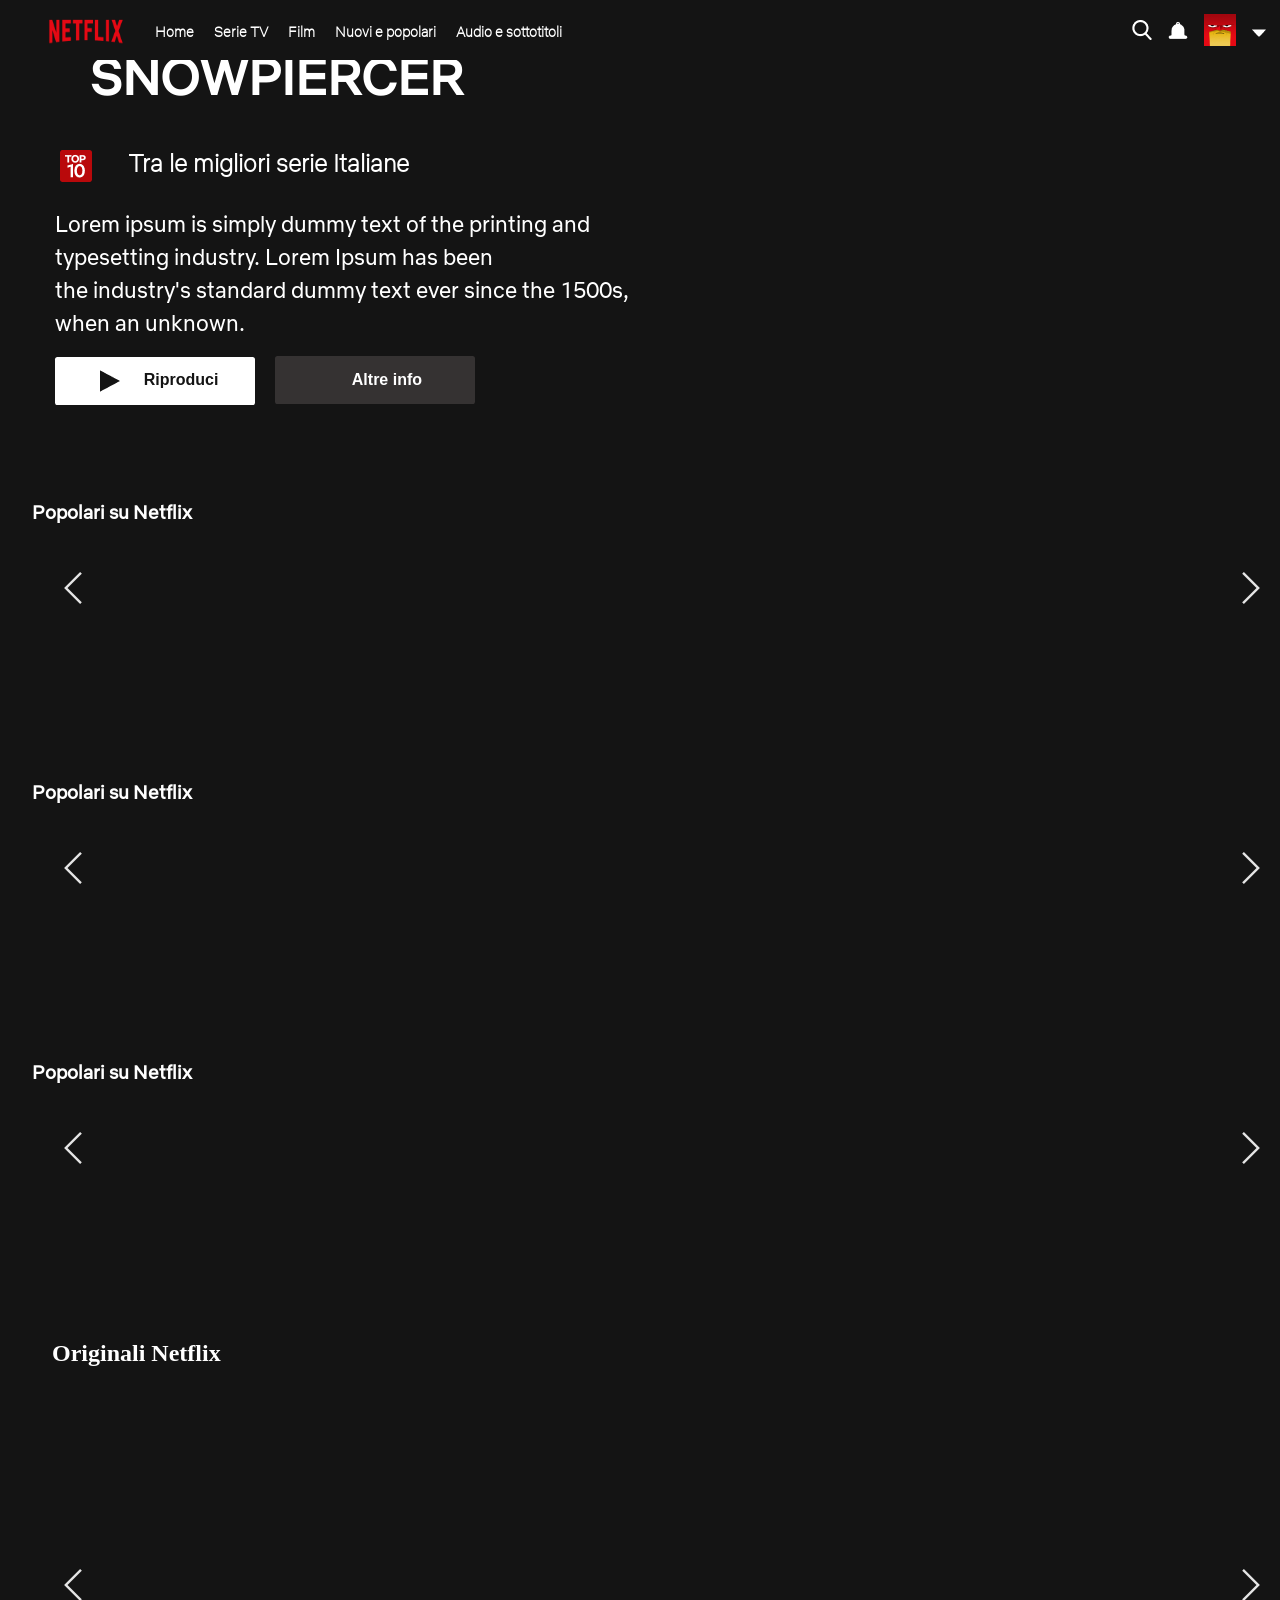
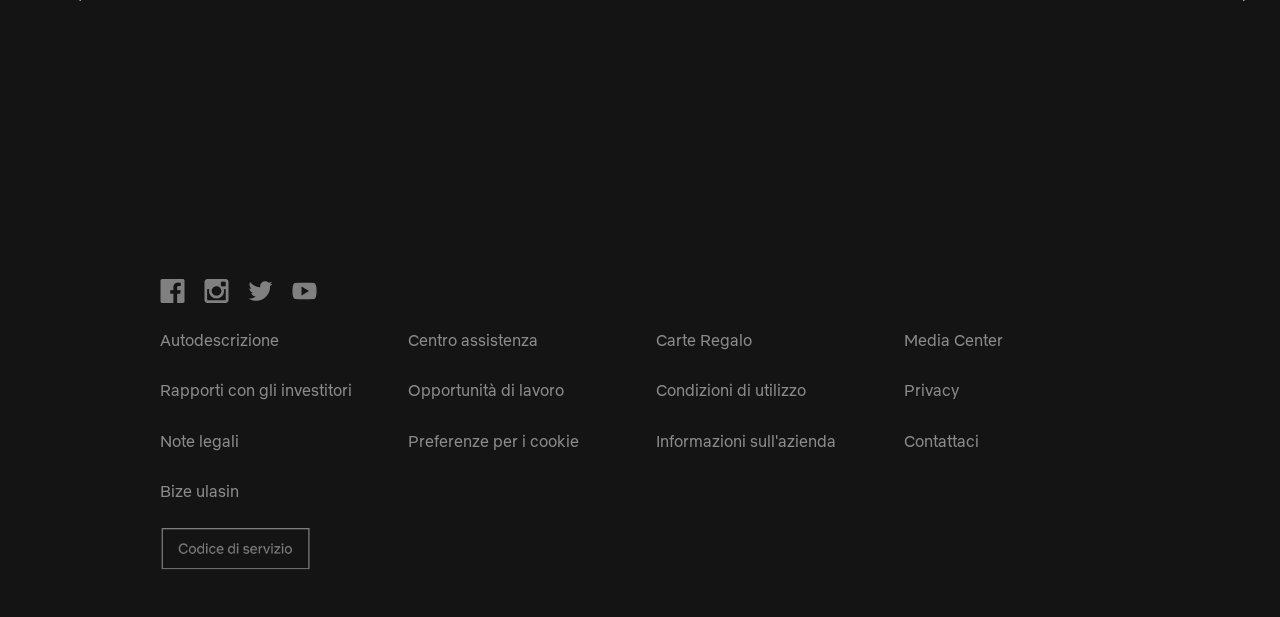
==== commit 7da2a50b: "add code" ====
--- a/home-page.html
+++ b/home-page.html
@@ -107,34 +107,16 @@
             <div class="poster-container"></div>
             </div>
         </div>
-        <div class="row">
-            <h3>Popolari su Netflix</h3>
+
+        <!-- row Poster -->
+        <div class="row-poster">
+            <h2>Originali Netflix</h2>
             <!-- cards -->
             <div class="cards invisible-scrollbar">
-                <button class="freccia right"><img src="./assets/images/Vector-right.png"   alt="Destra"></button>
-                <button class="freccia left"><img src="./assets/images/Vector-left.png"     alt="Sinistra"></button>
-
-            <div class="poster-container"></div>
-            </div>
-        </div>
-        <div class="row">
-            <h3>Popolari su Netflix</h3>
-            <!-- cards -->
-            <div class="cards invisible-scrollbar">
-                <button class="freccia right"><img src="./assets/images/Vector-right.png"   alt="Destra"></button>
-                <button class="freccia left"><img src="./assets/images/Vector-left.png"     alt="Sinistra"></button>
-
-            <div class="poster-container"></div>
-            </div>
-        </div>
-        <div class="row">
-            <h3>Popolari su Netflix</h3>
-            <!-- cards -->
-            <div class="cards invisible-scrollbar">
-                <button class="freccia right"><img src="./assets/images/Vector-right.png"   alt="Destra"></button>
-                <button class="freccia left"><img src="./assets/images/Vector-left.png"     alt="Sinistra"></button>
-
-            <div class="poster-container"></div>
+                <button class="freccia right poster"><img src="./assets/images/Vector-right.png" alt="Destra"></button>
+                <button class="freccia left poster"><img src="./assets/images/Vector-left.png" alt="Sinistra"></button>
+                <div class="row-poster-container">
+                </div>
             </div>
         </div>
     </div>
--- a/homePageStyle.css
+++ b/homePageStyle.css
@@ -277,10 +277,6 @@
 }
 
 
-::-webkit-scrollbar {
-  background: transparent;
-}
-
 .poster-container {
 display: flex;
 }
@@ -416,6 +412,21 @@
 
 .freccia.number {
 padding: 80px 20px;
+}
+
+
+/* POSTER IMG */
+.poster-img{
+  height: 300px;
+}
+
+.row-poster-container{
+  display: flex;
+  height: 400px;
+}
+
+.card-poster{
+  max-width: ;
 }
 
 
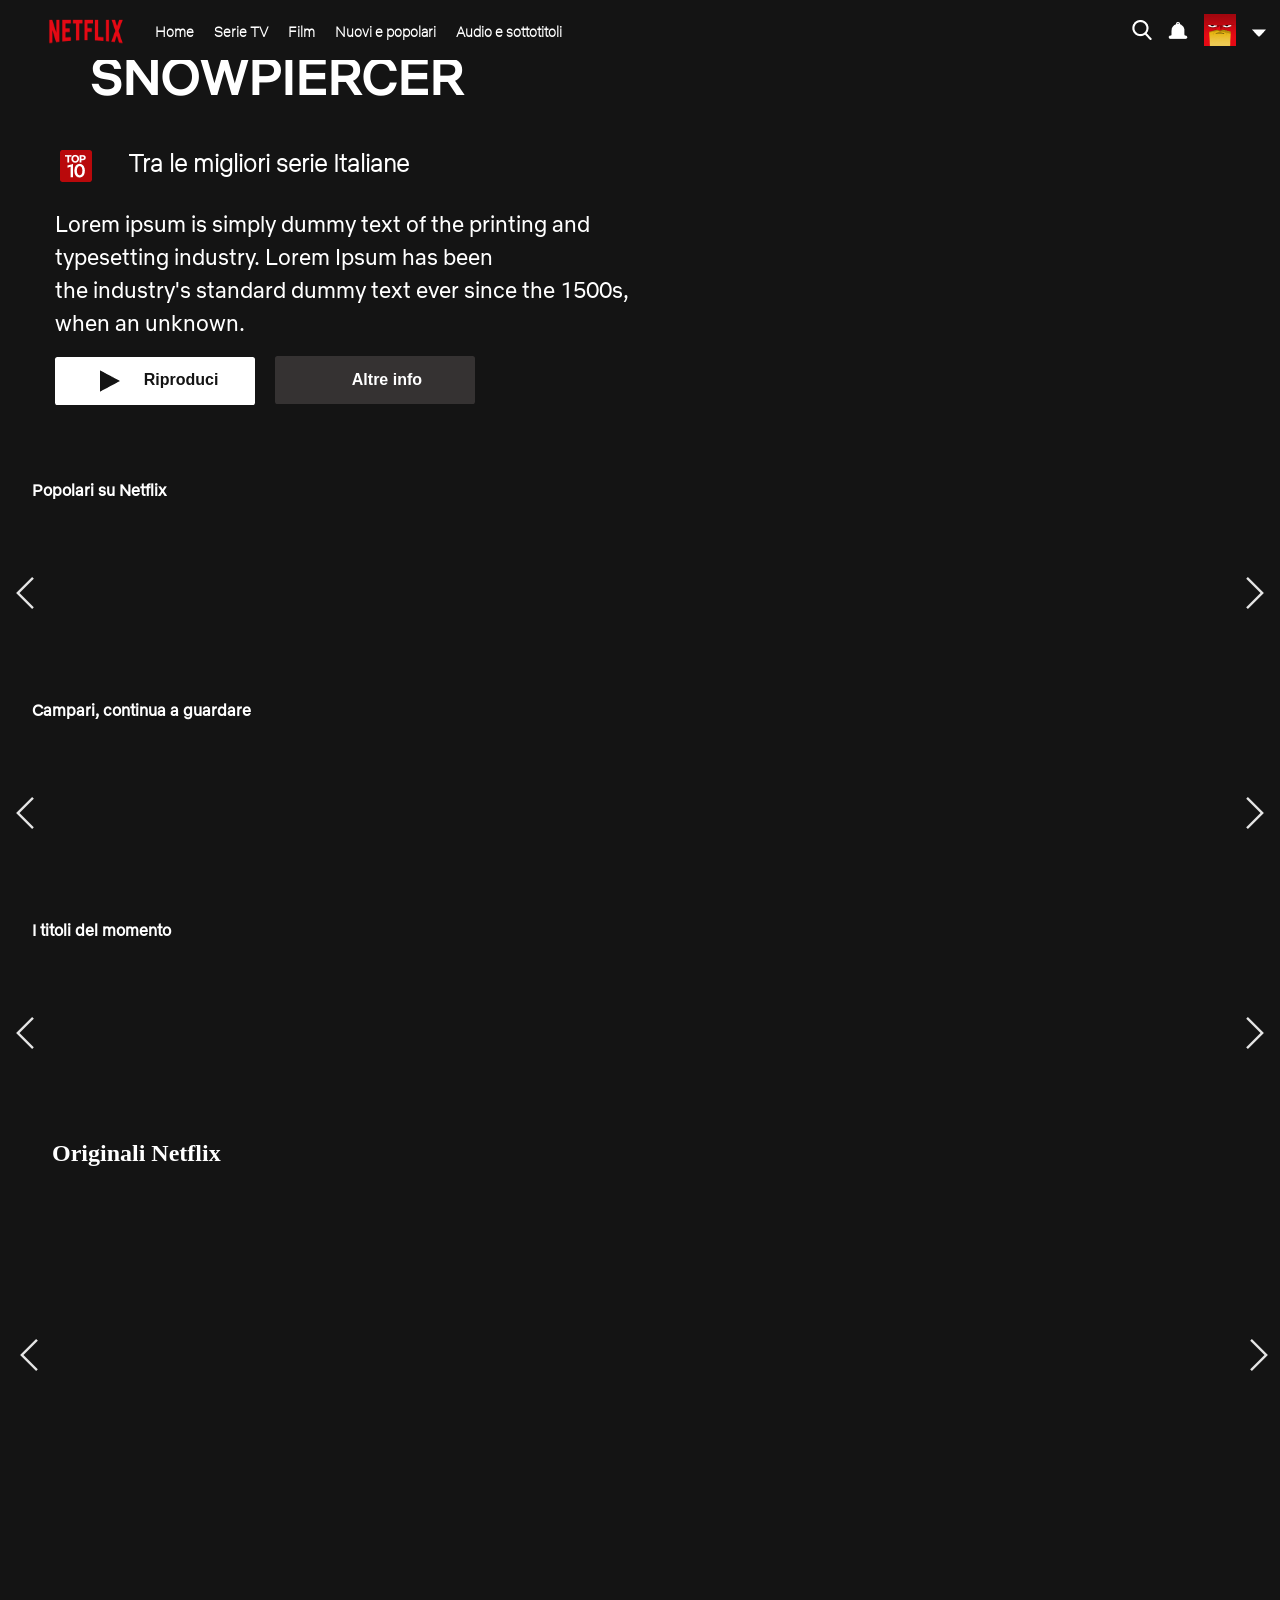
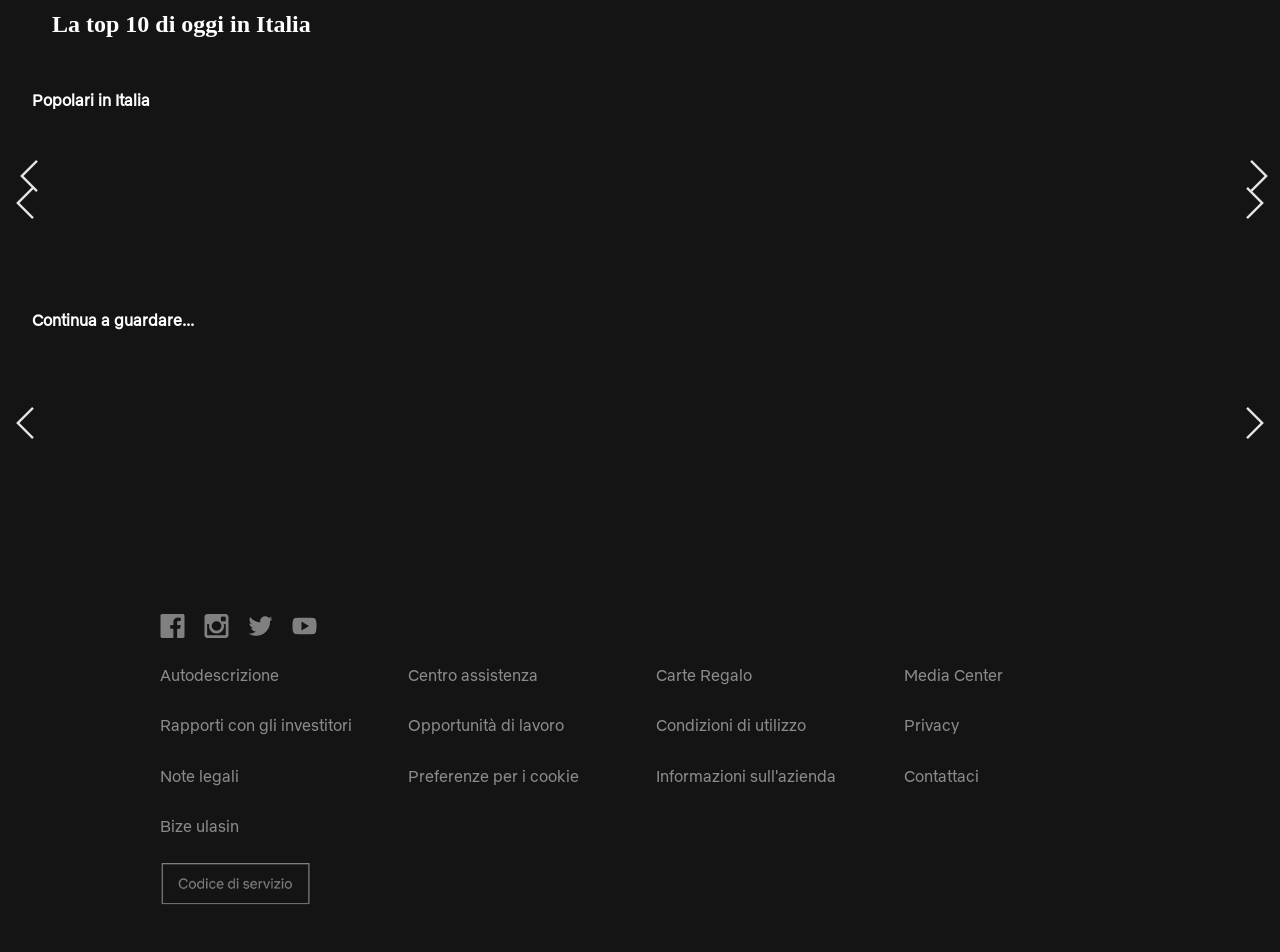
==== commit 1b208662: "add film rows" ====
--- a/home-page.html
+++ b/home-page.html
@@ -78,27 +78,27 @@
 
     <div class="container">
         <div class="row">
-            <h3 id="first__row__title">Popolari su Netflix</h3>
-            <!-- cards -->
-            <div class="cards invisible-scrollbar">
-                <button class="freccia right"><img src="./assets/images/Vector-right.png"   alt="Destra"></button>
-                <button class="freccia left"><img src="./assets/images/Vector-left.png"     alt="Sinistra"></button>
-
-            <div class="poster-container"></div>
-            </div>
-        </div>
-        <div class="row">
-            <h3>Popolari su Netflix</h3>
-            <!-- cards -->
-            <div class="cards invisible-scrollbar">
-                <button class="freccia right"><img src="./assets/images/Vector-right.png"   alt="Destra"></button>
-                <button class="freccia left"><img src="./assets/images/Vector-left.png"     alt="Sinistra"></button>
-
-            <div class="poster-container"></div>
-            </div>
-        </div>
-        <div class="row">
-            <h3>Popolari su Netflix</h3>
+            <h3 id="second__row__title">Popolari su Netflix</h3>
+            <!-- cards -->
+            <div class="cards invisible-scrollbar">
+                <button class="freccia right"><img src="./assets/images/Vector-right.png"   alt="Destra"></button>
+                <button class="freccia left"><img src="./assets/images/Vector-left.png"     alt="Sinistra"></button>
+
+            <div class="poster-container"></div>
+            </div>
+        </div>
+        <div class="row">
+            <h3>Campari, continua a guardare</h3>
+            <!-- cards -->
+            <div class="cards invisible-scrollbar">
+                <button class="freccia right"><img src="./assets/images/Vector-right.png"   alt="Destra"></button>
+                <button class="freccia left"><img src="./assets/images/Vector-left.png"     alt="Sinistra"></button>
+
+            <div class="poster-container"></div>
+            </div>
+        </div>
+        <div class="row">
+            <h3>I titoli del momento</h3>
             <!-- cards -->
             <div class="cards invisible-scrollbar">
                 <button class="freccia right"><img src="./assets/images/Vector-right.png"   alt="Destra"></button>
@@ -117,6 +117,41 @@
                 <button class="freccia left poster"><img src="./assets/images/Vector-left.png" alt="Sinistra"></button>
                 <div class="row-poster-container">
                 </div>
+            </div>
+        </div>
+
+        <!-- NUMBER FILM LIST -->
+        <div class="row-number">
+            <h2>La top 10 di oggi in Italia</h2>
+            <div>
+                <button class="freccia right number"><img src="./assets/images/Vector-right.png" alt="Destra"></button>
+                <button class="freccia left number"><img src="./assets/images/Vector-left.png" alt="Sinistra"></button>
+                <div class="container-row">
+                    <div class="container-movie"></div>
+                </div>
+            </div>
+        </div>
+
+        <!-- LAST ROW SECTION -->
+        <div class="row">
+            <h3 id="third__row__title">Popolari in Italia</h3>
+            <!-- cards -->
+            <div class="cards invisible-scrollbar">
+                <button class="freccia right"><img src="./assets/images/Vector-right.png"   alt="Destra"></button>
+                <button class="freccia left"><img src="./assets/images/Vector-left.png"     alt="Sinistra"></button>
+
+            <div class="poster-container"></div>
+            </div>
+        </div>
+
+        <div class="row">
+            <h3 id="first__row__title">Continua a guardare...</h3>
+            <!-- cards -->
+            <div class="cards invisible-scrollbar">
+                <button class="freccia right"><img src="./assets/images/Vector-right.png"   alt="Destra"></button>
+                <button class="freccia left"><img src="./assets/images/Vector-left.png"     alt="Sinistra"></button>
+
+            <div class="poster-container"></div>
             </div>
         </div>
     </div>
--- a/homePageStyle.css
+++ b/homePageStyle.css
@@ -75,6 +75,7 @@
   font-family: "Netflix Sans Regular";
   color: var(--white);
   margin-left: 32px;
+  font-size: 16px;
 }
 
 body {
@@ -250,7 +251,7 @@
 /* CONTAINER */
 .container {
 background: transparent;
-margin-top: -50px;
+margin-top: -10px;
 z-index: 99;
 }
 
@@ -260,8 +261,8 @@
 
 /* row section */
 .row {
-  margin: 100px 0;
-height: 180px;
+  margin: 40px 0;
+  height: 180px;
 }
 
 .row-poster .card img {
@@ -385,11 +386,13 @@
 
 /* ARROW  */
 .freccia {
-padding: 48px 20px;
+width: 50px;
+height: 130px;
 text-align: center;
 z-index: 99;
 background: transparent;
 border: none;
+margin-top: 30px;
 }
 
 .freccia:hover {
@@ -399,6 +402,7 @@
 
 .freccia.left {
 position: absolute;
+left: 0;
 }
 
 .freccia.right {
@@ -407,7 +411,8 @@
 }
 
 .freccia.poster {
-padding: 190px 20px;
+padding: 160px 20px;
+margin: 0;
 }
 
 .freccia.number {
@@ -417,7 +422,9 @@
 
 /* POSTER IMG */
 .poster-img{
-  height: 300px;
+  height: 400px;
+  width: 205px;
+  border-radius: 4px;
 }
 
 .row-poster-container{
@@ -425,10 +432,49 @@
   height: 400px;
 }
 
-.card-poster{
-  max-width: ;
-}
-
+
+/* NUMBER IMG */
+/* Row number */
+.row-number {
+  margin-top: 32px;
+  width: 100%;
+  overflow-x: scroll;
+  overflow-y: hidden;
+}
+.container-row {
+  width: 100%;
+  display: flex;
+}
+.row-number::-webkit-scrollbar {
+  background: transparent;
+}
+.container-movie {
+  display: flex;
+}
+.number-movie {
+  display: inline-block;
+  height: 206px;
+  line-height: 206px;
+  font-size: 300px;
+  font-weight: 700;
+  -webkit-text-stroke: 1px white;
+  color: black;
+  position: relative;
+  margin-right: -28px;
+  z-index: 1;
+}
+.movie {
+  position: relative;
+  z-index: 2;
+}
+.cards::-webkit-scrollbar {
+  background: transparent;
+}
+
+.img-number {
+  height: 205px;
+  width: 145px;
+}
 
 /* FOOTER */
 .footer {
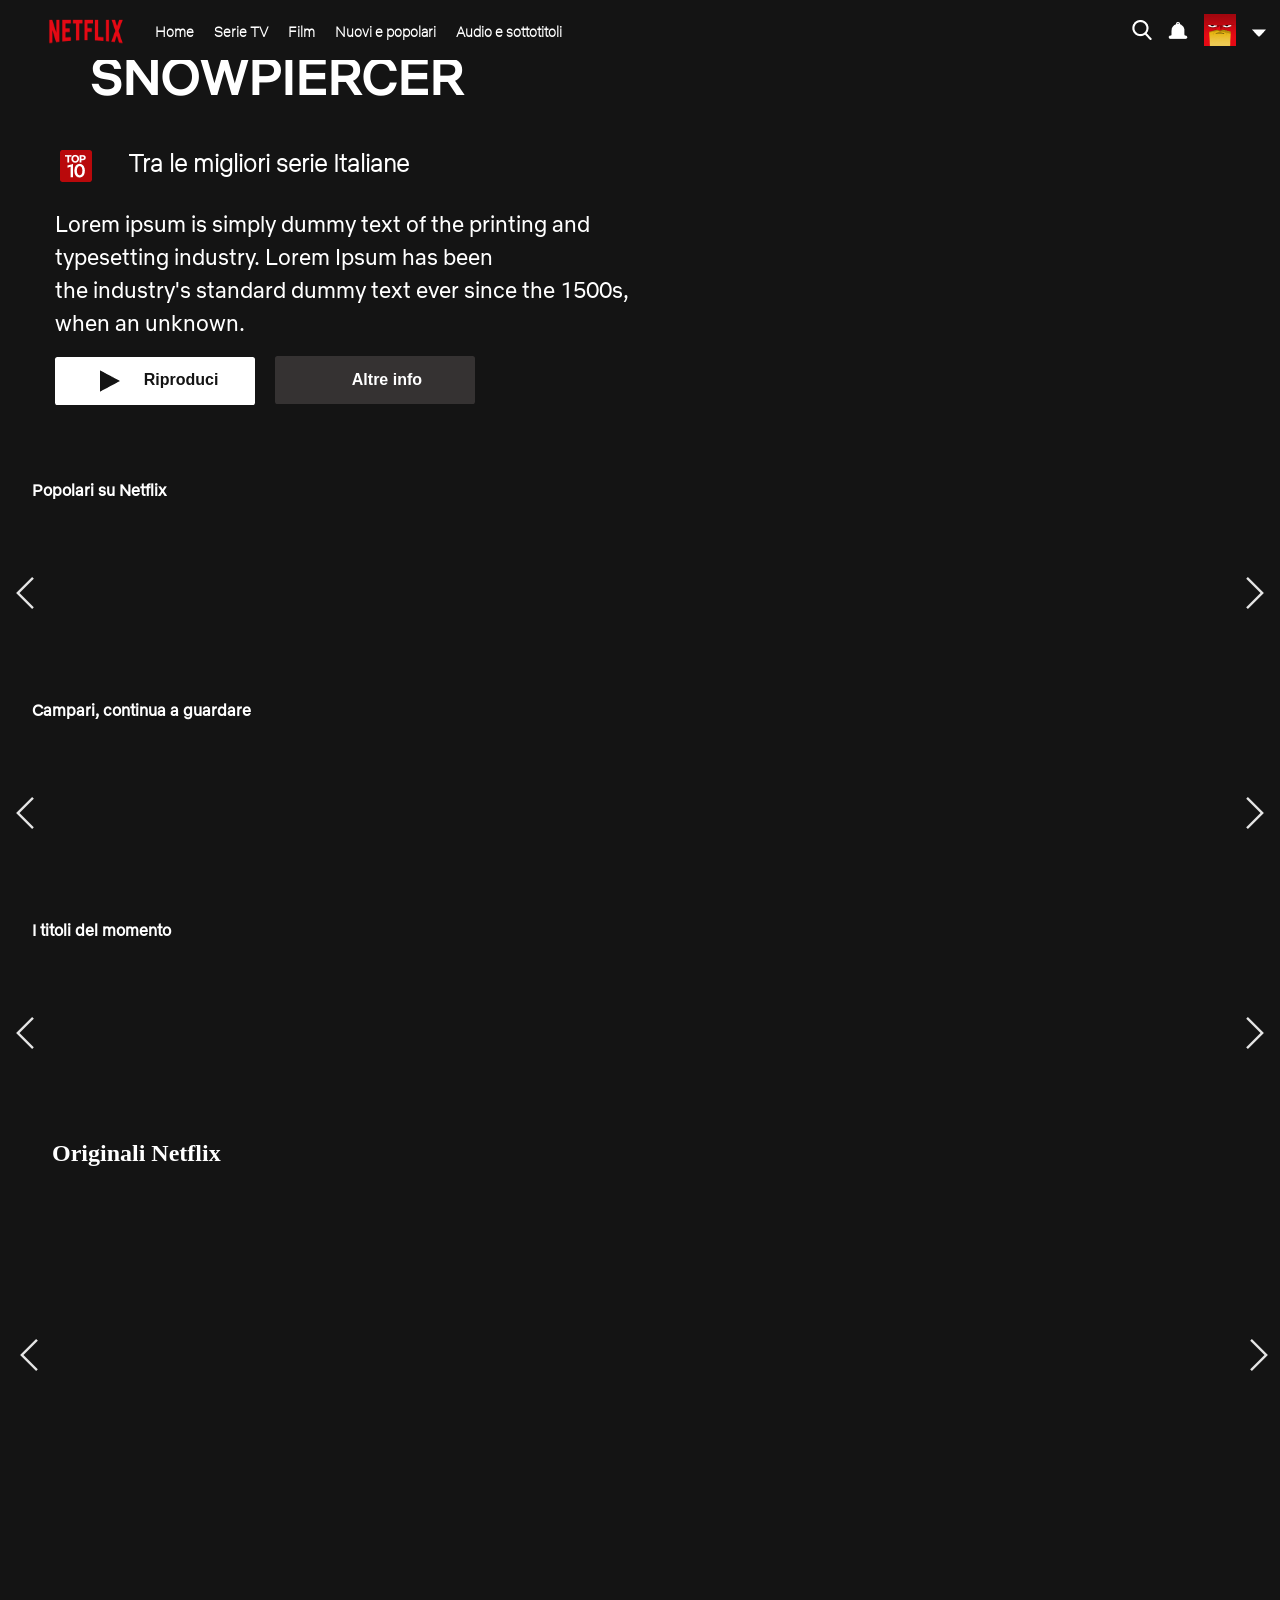
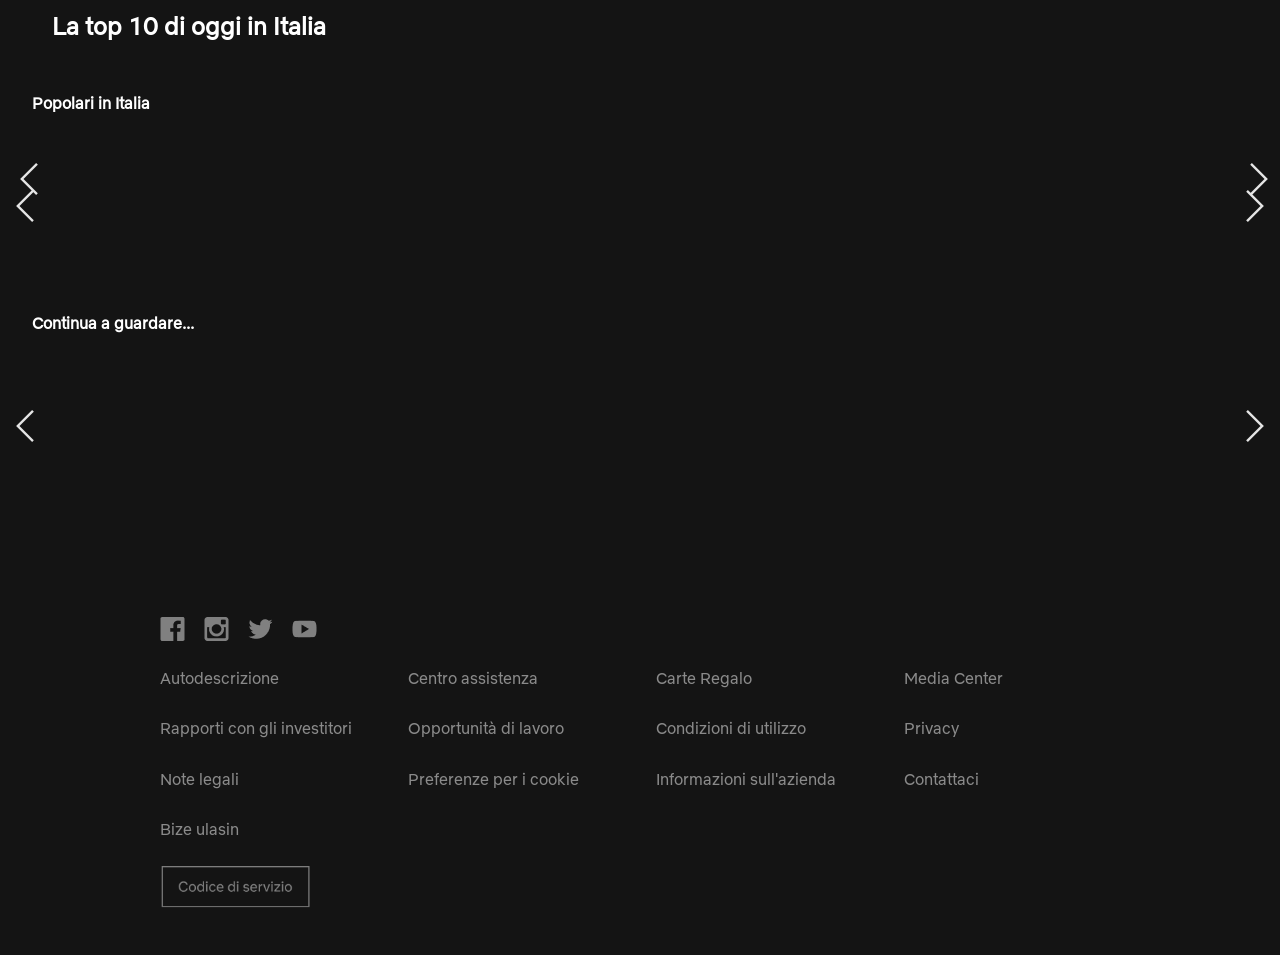
==== commit 5f853fe5: "add dialog mask" ====
--- a/home-page.html
+++ b/home-page.html
@@ -67,7 +67,7 @@
             </div>
             <!-- BANNER BUTTONS -->
             <div class="banner__buttons">
-                <button class="banner__button" title="btn" id="white-btn"><div><img src="./assets/images/Play.png" alt=""><span>Riproduci</span></div></button>
+                <button class="banner__button" title="button" id="white-btn"><div><img src="./assets/images/Play.png" alt=""><span>Riproduci</span></div></button>
                 <button class="banner__button" title="btn" id="lightgray-btn"><div><img src="./assets/images/Info.png" alt=""><span> Altre info</span></div></button>
             </div>
         </div>
@@ -122,7 +122,7 @@
 
         <!-- NUMBER FILM LIST -->
         <div class="row-number">
-            <h2>La top 10 di oggi in Italia</h2>
+            <h2 class="top10">La top 10 di oggi in Italia</h2>
             <div>
                 <button class="freccia right number"><img src="./assets/images/Vector-right.png" alt="Destra"></button>
                 <button class="freccia left number"><img src="./assets/images/Vector-left.png" alt="Sinistra"></button>
@@ -157,6 +157,83 @@
     </div>
 
     
+    <!--General container-->
+    <div class="dialog-container">
+        <!--Image background container-->
+        <div class="image-b">
+            <img src="./assets/images/breaking-bad.jpeg" alt="breaking-bad" class="img-b"> 
+            <!--Button Play-->
+            <button class="dialog__banner__button" title="btn" id="white-button">
+                <div>
+                    <img src="./assets/images/Play.png" alt="">
+                    <span>Riproduci</span>
+                </div>
+            </button>
+            <!--Button Check-->
+            <button class="check" title="btn">
+                <div>
+                    <img src="./assets/images/check_circle.png" alt="">
+                </div>
+            </button>
+            <!--Button recommend-->
+            <button class="recommend" title="btn">
+                <div>
+                    <img src="./assets/images/recommend.png" alt="">
+                </div>
+            </button>
+            <!--Button close dialog-->
+            <button class="close" title="btn">
+                <div>
+                    <img src="./assets/images/close.png" alt="" id="close-icon">
+                </div>
+            </button>
+        </div>
+        <!-- Dialog Row Information-->
+        <dialog open="" class="row-info">
+            <p class="p-info">99% compatibile</p>
+            <p class="p-info2">2013</p>
+            <p class="p-info3">VM14</p>
+            <p class="p-info2">5 stagioni</p>
+            <p class="p-info4">HD</p>
+            <!--Cast-->
+            <div class="cast">
+                <div class="s-cast">
+                    <strong>Cast:</strong><span>Bryan Cranston,Aaron Paul, Anna Gunn, altro</span> <br>
+                </div>
+                <div class="s-cast">
+                    <strong>Generi:</strong><span>Serie TV crime, Thriller TV, Drammi TV</span><br>
+                </div>
+                <div class="s-cast">
+                    <strong>Caratteristiche:</strong><span>Violento,Crudo,Cupo</span><br>
+                </div>
+                
+            </div>
+        </dialog>
+        <!--Trama-->
+        <p class="trama">
+            Un insegnante di chimica con un cancro allo stadio<br> terminale comincia a
+            produrre e spacciare<br> metanfetamina con un suo ex studente per assicurare
+            <br>un futuro alla famiglia.
+        </p>
+        
+        <!-- LIST EPISODES -->
+        <div class="space">
+            <div class="top">
+                <h3>Episodi</h3>
+                <div class="shows">
+                    <select name="show" id="show" class="show" title="episodes">
+                        <option value="stagione1">Stagione 1</option>
+                        <option value="stagione2">Stagione 2</option>
+                        <option value="stagione3">Stagione 3</option>
+                        <option value="stagione4">Stagione 4</option>
+                    </select>
+                </div>
+            </div>
+            <div class="mid" id="mid">
+            </div>
+        </div>
+    </div>
+
 
 
     <!-- LAST SECTION LINKS -->
--- a/homePageStyle.css
+++ b/homePageStyle.css
@@ -263,6 +263,7 @@
 .row {
   margin: 40px 0;
   height: 180px;
+  position: relative;
 }
 
 .row-poster .card img {
@@ -474,6 +475,216 @@
 .img-number {
   height: 205px;
   width: 145px;
+}
+
+.top10{
+  font-family: "Netflix Sans Regular";
+}
+
+
+/*MAIN CONTAINER*/
+.display{
+  display: block;
+}
+
+.dialog-container{
+  display: none;
+  font-family: "Netflix Sans Regular";
+  color: var(--white);
+  font-size: 10px;
+  border: 10px solid var(--black);
+  border-radius: 5px;
+  width: 700px;
+  height: 1150px;
+  position: absolute;
+  top:70%;
+  left: 30%;
+  margin-top: -100px;
+  margin-left: -100px;
+  background-color: var(--black);
+  z-index: 9999999;
+}
+/*IMAGE BACKGROUND CONTAINER*/
+.img-b{
+  width: 100%;
+}
+/* BannerButtonsGeneral */
+.dialog__banner__button {
+  cursor: pointer;
+  outline: none;
+  border: none;
+  position: relative;
+  top:-150px;
+  font-weight: 700;
+  border-radius: 0.2vw;
+  padding-left: 2rem;
+  padding-right: 2rem;
+  margin-right: 1rem;
+  margin-left: 20px;
+  padding-top: 0.2rem;
+  padding-bottom: 0.5rem;
+  height: 40px;
+  width: 200px;
+  font-size: 16px;
+}
+.dialog__banner__button img {
+  vertical-align: middle;
+  padding-right: 20px;
+}
+
+/* WhiteButton */
+#white-button {
+  color: var(--black);
+  background-color: #fff;
+}
+
+/* LightGrayButton */
+#lightgray-btn {
+  background-color: rgba(121, 112, 112, 0.322);
+  color: var(--white);
+}
+/*ICON CHECK*/
+.check{
+    position: relative;
+    top:-130px;  
+    background-color: transparent;
+    border: none;
+    padding: 0px;
+    right: 20px;
+}
+/*ICON RECOMMEND*/
+.recommend{
+    position: relative;
+    top:-130px;  
+    background-color: transparent;
+    border: none;
+    padding: 0px;
+    right: 30px;
+}
+/*ICON CLOSE DIALOG*/
+.close{
+  position: absolute;
+  background-color:transparent;
+  border: none;
+  right: 0;
+  top: 0;
+}
+/*ROW INFORMATION*/
+.row-info{
+    background-color:var(--black);
+    border: 2px solid var(--black);
+    height:40px;
+    width: 100%;
+    position: relative;
+    top:-60px;
+    display: flex;
+    flex-direction: row;
+    
+}
+/*PARAGRAPH INFORMATION*/
+.p-info{
+    color:green;
+    margin-left: 20px;
+    font-size: 15px; 
+    display: flex;
+    
+}
+.p-info2{
+  color: #fff;
+  font-size: 15px;
+  margin-left:6px;
+}
+.p-info3{
+    color: #fff;
+    border: 1px solid white;
+    width: 50px;
+    height: 20px;
+    font-size: 15px;
+    margin-left:6px;
+}
+.p-info4{
+  color: #fff;
+  border: 1px solid white;
+  width: 20px;
+  height: 15px;
+  font-size: 12px;
+  margin-left:6px;
+}
+/*TRAMA*/
+.trama{
+    color: #fff;
+    position: relative;
+    padding: 0 16px;
+    font-size: 15px;
+    top:-50px;
+}
+/*CAST*/
+.cast{
+    color: #fff;
+    position:absolute;
+    width: 40%;
+    height: 180px;
+    right: 0;
+    top:0px;
+    
+}
+/*SPACE FOR CAST*/
+.s-cast span{
+  margin-top: 10px;
+  padding-left: 8px;
+}
+
+/*TITLE CAST*/
+strong{
+    color:grey;
+    font-size: 15px;
+}
+
+.space{
+  margin: 8px 16px;
+}
+/*Top*/
+.top{
+  display: flex;
+  justify-content: space-between;
+}
+.show{
+  border-radius: 4px;
+  background-color: #242424;
+}
+.show option{
+  padding: 60px;
+}
+/*Mid*/
+.mid{
+  display: flex;
+  flex-direction: column;
+  margin-top: 16px;
+}
+.episode{
+  display: flex;
+  align-items: center;
+  border-bottom: solid 1px #808080;
+  border-top: solid 1px #808080;
+  padding: 8px 0;
+}
+.episode img{
+  height: 80px;
+  border-radius: 4px;
+  padding-right: 14px;
+}
+.episode h3{
+  padding-right: 14px;
+}
+.description{
+  display: flex;
+  justify-content: space-between;
+  flex-wrap: wrap;
+  font-size: 13px;
+}
+
+.show{
+  color: var(--white);
 }
 
 /* FOOTER */
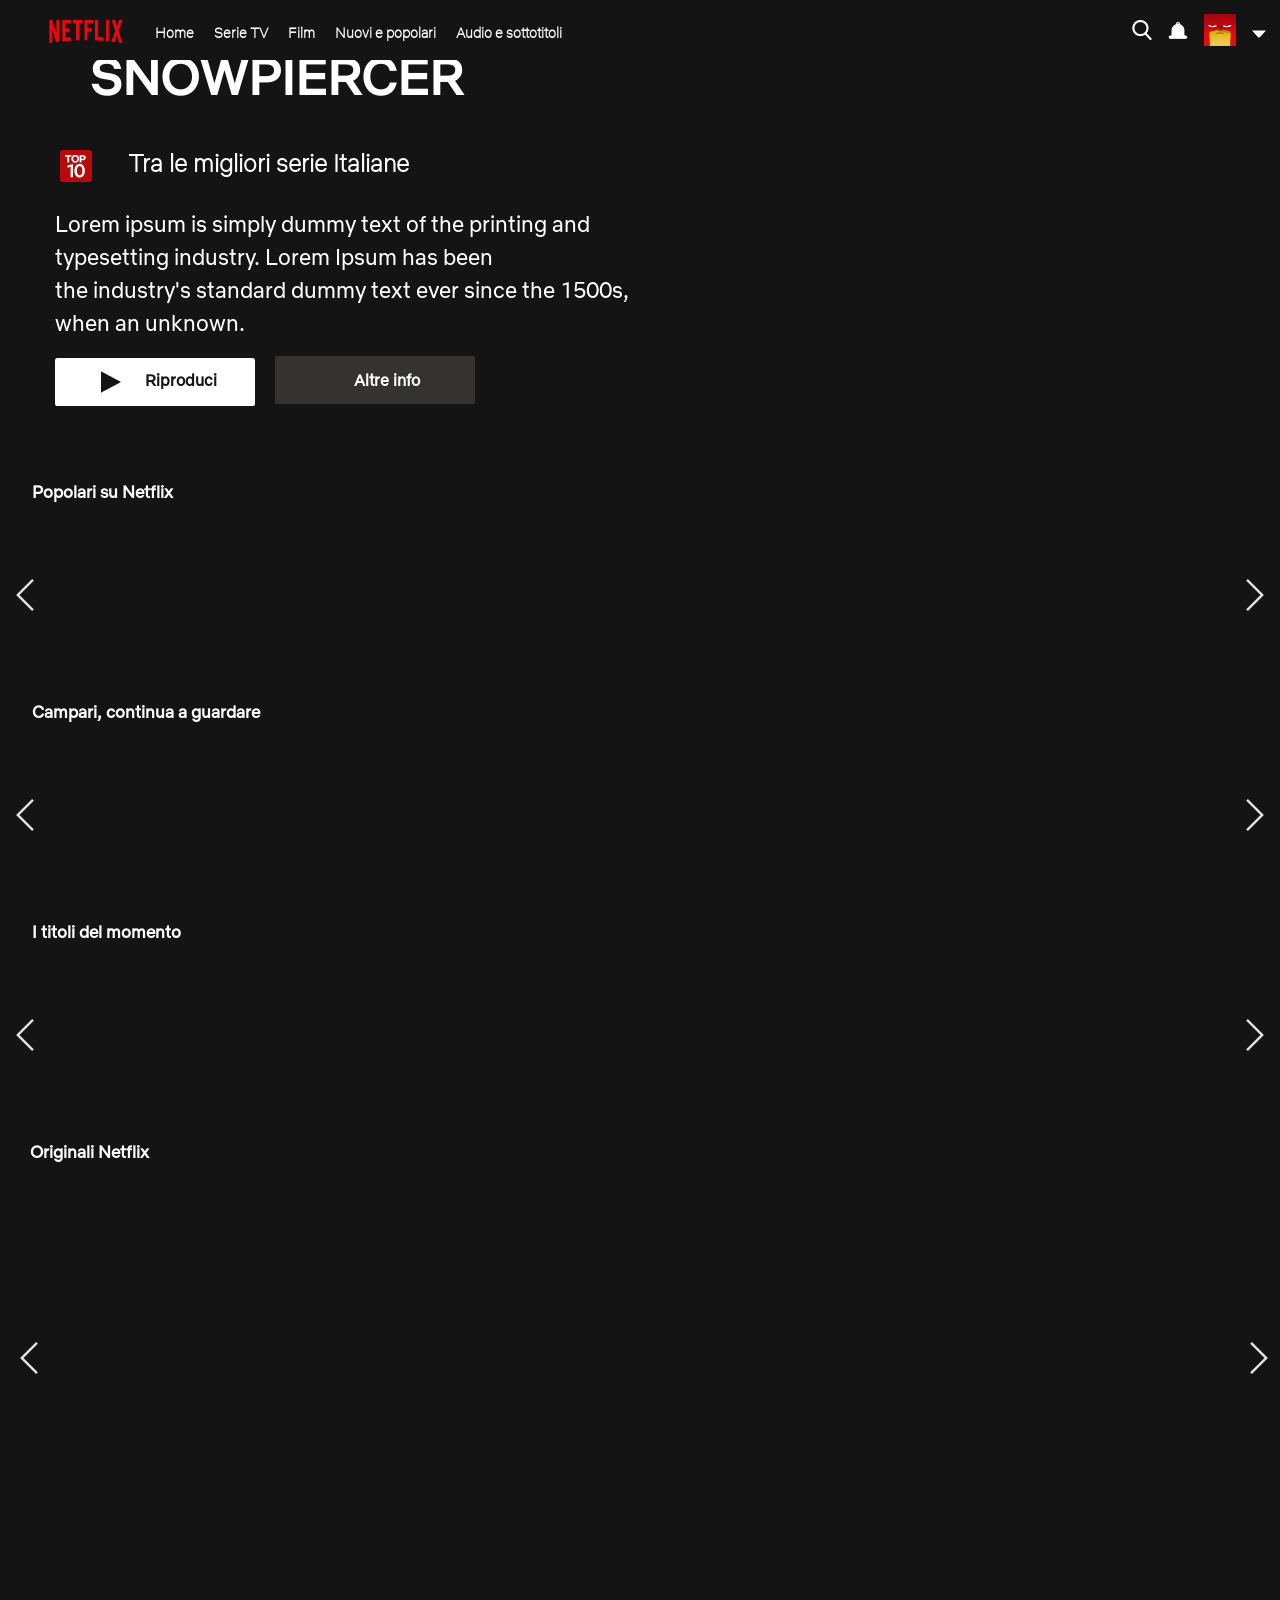
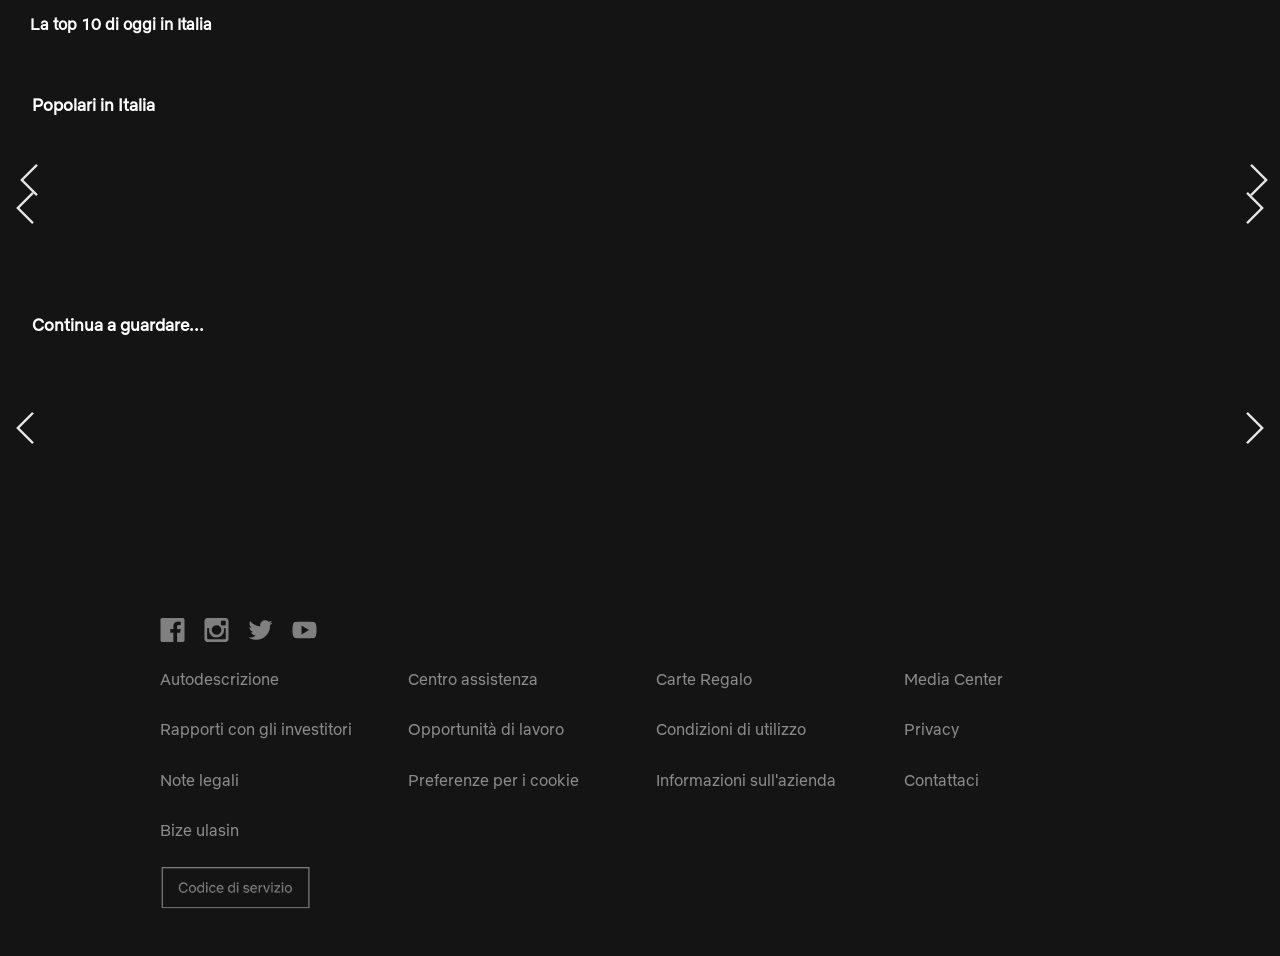
==== commit 76c83a0b: "add code snippet" ====
--- a/home-page.html
+++ b/home-page.html
@@ -110,7 +110,7 @@
 
         <!-- row Poster -->
         <div class="row-poster">
-            <h2>Originali Netflix</h2>
+            <h2 class="poster__title">Originali Netflix</h2>
             <!-- cards -->
             <div class="cards invisible-scrollbar">
                 <button class="freccia right poster"><img src="./assets/images/Vector-right.png" alt="Destra"></button>
--- a/homePageStyle.css
+++ b/homePageStyle.css
@@ -1,28 +1,51 @@
-/* INDEX 
+/* INDEX:
+
   1.NETFLIX FONTS
   2.COLOR VARIABLES
   3.GENERAL SETTINGS
   4.HOME-PAGE.HTML SETTINGS
-    a)HomePageBannerImage
-    b)BannerTitleImage
+	a)NetflixLogoSettings
+    b)HomePageBannerImage
     c)BannerTitleDescription
     d)Top10RedIcon&BestTvSeries
     e)MainBannerGeneral
     f)BannerButtonsGeneral
-    g) WhiteButton
+    g)WhiteButton
     h)LightGrayButton
   5.CONTAINER
-    a)row section
-    b)single card section
+    a)rowSection
+    b)singleCardSection
   6)HOVER EFFECT ON IMG
-    a)box info section
-    b)box info display when hover on card
-  7)ARROW
-  8)FOOTER
-  9)MEDIA QUERIES (max-width 987px)
-  10)MEDIA QUERIES (max-width 768px)
-  11)MEDIA QUERIES (max-width 768px) for INDEX.HTML
-  12)MEDIA QUERIES (max-width 480px)
+    a)boxInfoSection
+    b)boxInfoDisplayWhenHover
+  7.ARROW
+  8.POSTER IMG
+  9.NUMBER IMG
+	a)rowNumber
+  10.DIALOG MAIN CONTAINER
+	a)generalDialogContainer
+    b)backgroundImage
+    c)dialogButton
+    d)firstIcon
+    e)secondIcon
+    f)closeIconOption
+	g)rowInfoDescription
+    h)paragraphInfo
+	i)plotInfo
+	j)castList
+  11.DIALOG EPISODE LIST
+	a)midSection
+	b)episodeSettings
+  10)FOOTER
+  11)MEDIA QUERIES (max-width 987px)
+  12)MEDIA QUERIES (max-width 768px)
+	a.TitleMainBannerSettings
+	b.footer
+  13)MEDIA QUERIES (max-width 768px) for INDEX.HTML
+  14)MEDIA QUERIES (max-width 480px)
+	a.logo
+	b.filmTitle
+  
 */
 
 
@@ -69,13 +92,13 @@
   box-sizing: border-box;
   margin: 0;
   padding: 0;
+  font-family: "Netflix Sans Regular";
 }
 
 h3 {
-  font-family: "Netflix Sans Regular";
   color: var(--white);
   margin-left: 32px;
-  font-size: 16px;
+  font-size: 17px;
 }
 
 body {
@@ -91,11 +114,18 @@
   font-size: 50px;
   text-transform: uppercase;
   color: var(--white);
-  font-family: "Netflix Sans Regular";
   margin-left: 60px;
   margin-bottom: 40px;
 }
 
+.text{
+  color: green;
+  font-size: 12px;
+}
+
+.poster__title{
+  font-size: 17px;
+}
 
 /************************************************
 HOME-PAGE.HTML SETTINGS 
@@ -108,6 +138,7 @@
   height: 60px;
   position: fixed;
   background-color: var(--black);
+  z-index: 999;
 }
 
 .logo {
@@ -244,8 +275,8 @@
 
 .container h2 {
 color: var(--white);
-padding-left: 52px;
-padding-bottom: 12px;
+padding-left: 30px;
+padding-bottom: 20px;
 }
 
 /* CONTAINER */
@@ -259,7 +290,7 @@
   display: none;
 }
 
-/* row section */
+/* rowSection */
 .row {
   margin: 40px 0;
   height: 180px;
@@ -278,13 +309,11 @@
 overflow-y: hidden;
 }
 
-
 .poster-container {
 display: flex;
 }
 
-
-/* single card section */
+/* singleCardSection */
 .card-container {
 width: 215px;
 border-radius: 3px;
@@ -301,7 +330,6 @@
 padding: 14px 2px;
 transition: 250ms all;
 }
-
 
 .general-container:hover{
   height: 290px;
@@ -311,7 +339,7 @@
 }
 
 
-/* box info section */
+/* boxInfoSection */
 .card__info {
 display: none;
 padding: 8px;
@@ -319,7 +347,7 @@
 width: 100%;
 }
 
-/* box info display when hover on card */
+/* boxInfoDisplayWhenHover */
 .cards .general-container:hover .card__info {
 display: block;
 position: absolute;
@@ -376,12 +404,16 @@
 
 .show-description {
 width: 100%;
-font-size: 14px;
+font-size: 12px;
 }
 
 .show-description ul {
 display: flex;
 justify-content: space-around;
+}
+
+.show-description ul li{
+  list-style-type: none;
 }
 
 
@@ -435,7 +467,7 @@
 
 
 /* NUMBER IMG */
-/* Row number */
+/* rowNumber */
 .row-number {
   margin-top: 32px;
   width: 100%;
@@ -452,18 +484,20 @@
 .container-movie {
   display: flex;
 }
+
 .number-movie {
   display: inline-block;
   height: 206px;
   line-height: 206px;
   font-size: 300px;
-  font-weight: 700;
+  font-weight: 500;
   -webkit-text-stroke: 1px white;
   color: black;
   position: relative;
   margin-right: -28px;
   z-index: 1;
 }
+
 .movie {
   position: relative;
   z-index: 2;
@@ -473,20 +507,23 @@
 }
 
 .img-number {
-  height: 205px;
+  height: 220px;
   width: 145px;
+  margin-left: -20px;
+  margin-right: 12px;
 }
 
 .top10{
-  font-family: "Netflix Sans Regular";
-}
-
-
-/*MAIN CONTAINER*/
+  font-size: 16px;
+}
+
+
+/*DIALOG MAIN CONTAINER*/
 .display{
   display: block;
 }
 
+/* generalDialogContainer */
 .dialog-container{
   display: none;
   font-family: "Netflix Sans Regular";
@@ -502,13 +539,14 @@
   margin-top: -100px;
   margin-left: -100px;
   background-color: var(--black);
-  z-index: 9999999;
-}
-/*IMAGE BACKGROUND CONTAINER*/
+  z-index: 999999;
+}
+
+/* backgroundImage */
 .img-b{
   width: 100%;
 }
-/* BannerButtonsGeneral */
+/* dialogButton */
 .dialog__banner__button {
   cursor: pointer;
   outline: none;
@@ -527,23 +565,25 @@
   width: 200px;
   font-size: 16px;
 }
+
 .dialog__banner__button img {
   vertical-align: middle;
   padding-right: 20px;
 }
 
 /* WhiteButton */
-#white-button {
+/* #white-button {
   color: var(--black);
   background-color: #fff;
-}
+} */
 
 /* LightGrayButton */
-#lightgray-btn {
+/* #lightgray-btn {
   background-color: rgba(121, 112, 112, 0.322);
   color: var(--white);
-}
-/*ICON CHECK*/
+} */
+
+/* firstIcon*/
 .check{
     position: relative;
     top:-130px;  
@@ -552,7 +592,8 @@
     padding: 0px;
     right: 20px;
 }
-/*ICON RECOMMEND*/
+
+/* secondIcon*/
 .recommend{
     position: relative;
     top:-130px;  
@@ -561,7 +602,8 @@
     padding: 0px;
     right: 30px;
 }
-/*ICON CLOSE DIALOG*/
+
+/* closeIconOption */
 .close{
   position: absolute;
   background-color:transparent;
@@ -569,7 +611,8 @@
   right: 0;
   top: 0;
 }
-/*ROW INFORMATION*/
+
+/* rowInfoDescription */
 .row-info{
     background-color:var(--black);
     border: 2px solid var(--black);
@@ -581,7 +624,8 @@
     flex-direction: row;
     
 }
-/*PARAGRAPH INFORMATION*/
+
+/* paragraphInfo */
 .p-info{
     color:green;
     margin-left: 20px;
@@ -589,11 +633,13 @@
     display: flex;
     
 }
+
 .p-info2{
   color: #fff;
   font-size: 15px;
   margin-left:6px;
 }
+
 .p-info3{
     color: #fff;
     border: 1px solid white;
@@ -602,6 +648,7 @@
     font-size: 15px;
     margin-left:6px;
 }
+
 .p-info4{
   color: #fff;
   border: 1px solid white;
@@ -610,7 +657,7 @@
   font-size: 12px;
   margin-left:6px;
 }
-/*TRAMA*/
+/* plotInfo */
 .trama{
     color: #fff;
     position: relative;
@@ -618,7 +665,7 @@
     font-size: 15px;
     top:-50px;
 }
-/*CAST*/
+/* castList */
 .cast{
     color: #fff;
     position:absolute;
@@ -628,39 +675,46 @@
     top:0px;
     
 }
-/*SPACE FOR CAST*/
+
+
 .s-cast span{
   margin-top: 10px;
   padding-left: 8px;
 }
 
-/*TITLE CAST*/
+
 strong{
     color:grey;
-    font-size: 15px;
+    font-size: 14px;
 }
 
 .space{
   margin: 8px 16px;
 }
-/*Top*/
+
+/* DIALOG EPISODE LIST */
 .top{
   display: flex;
   justify-content: space-between;
 }
+
 .show{
   border-radius: 4px;
   background-color: #242424;
 }
+
 .show option{
   padding: 60px;
 }
-/*Mid*/
+
+/* midSection */
 .mid{
   display: flex;
   flex-direction: column;
   margin-top: 16px;
 }
+
+/* episodeSettings */
 .episode{
   display: flex;
   align-items: center;
@@ -668,14 +722,17 @@
   border-top: solid 1px #808080;
   padding: 8px 0;
 }
+
 .episode img{
   height: 80px;
   border-radius: 4px;
   padding-right: 14px;
 }
+
 .episode h3{
   padding-right: 14px;
 }
+
 .description{
   display: flex;
   justify-content: space-between;
@@ -853,7 +910,7 @@
   }
 
   h2 {
-    font-size: 18px;
+    font-size: 17px;
   }
 
   /* TitleMainBannerSettings */
